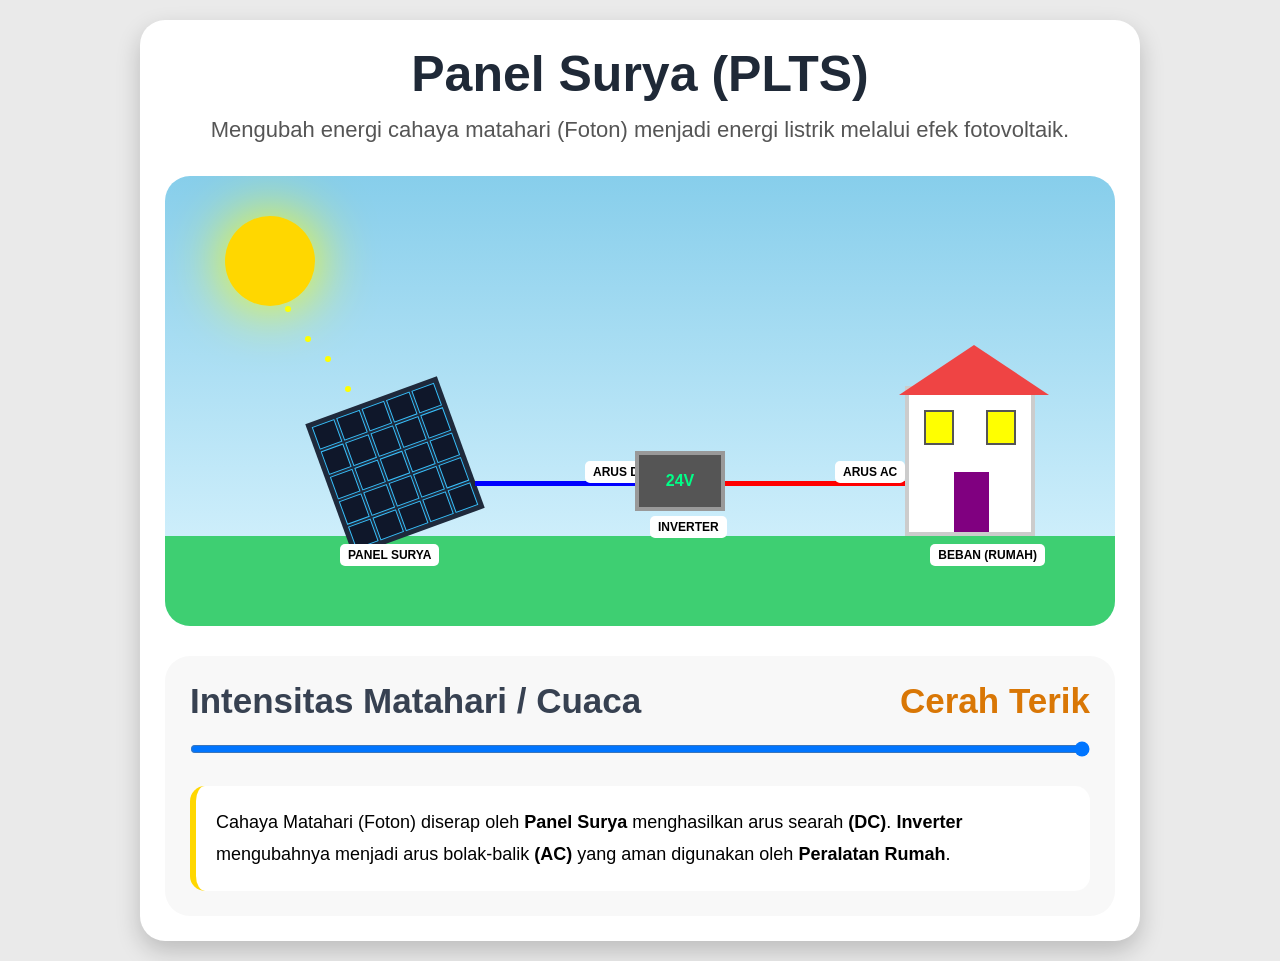
==== index.html @ ce17fcdc "first commit" ====
<!DOCTYPE html>
<html lang="id">
<head>
  <meta charset="UTF-8" />
  <meta name="viewport" content="width=device-width, initial-scale=1.0" />
  <title>Animasi Interaktif PLTS</title>

  <style>
    * {
      margin: 0;
      padding: 0;
      box-sizing: border-box;
      font-family: Arial, sans-serif;
    }

    body {
      background: #eaeaea;
      padding: 20px;
      display: flex;
      justify-content: center;
    }

    .container {
      width: 100%;
      max-width: 1000px;
      background: white;
      border-radius: 25px;
      padding: 25px;
      box-shadow: 0 10px 25px rgba(0,0,0,0.2);
    }

    h1 {
      text-align: center;
      font-size: 50px;
      color: #1f2937;
    }

    .subtitle {
      text-align: center;
      margin-top: 10px;
      font-size: 22px;
      color: #555;
      line-height: 1.5;
    }

    .scene {
      position: relative;
      margin-top: 30px;
      height: 450px;
      overflow: hidden;
      border-radius: 25px;
      background: linear-gradient(to bottom, #87ceeb, #cceeff);
      transition: 0.5s;
    }

    .ground {
      position: absolute;
      bottom: 0;
      width: 100%;
      height: 90px;
      background: #3ecf72;
    }

    .sun {
      position: absolute;
      width: 90px;
      height: 90px;
      background: gold;
      border-radius: 50%;
      top: 40px;
      left: 60px;
      box-shadow: 0 0 60px yellow;
      transition: 0.5s;
    }

    .cloud {
      position: absolute;
      width: 140px;
      height: 60px;
      background: #dcdcdc;
      border-radius: 50px;
      top: 40px;
      left: 40px;
      opacity: 0;
      transition: 0.5s;
    }

    .cloud::before,
    .cloud::after {
      content: "";
      position: absolute;
      background: #dcdcdc;
      border-radius: 50%;
    }

    .cloud::before {
      width: 60px;
      height: 60px;
      top: -25px;
      left: 15px;
    }

    .cloud::after {
      width: 80px;
      height: 80px;
      top: -35px;
      right: 10px;
    }

    .cloud2 {
      left: 240px;
      top: 55px;
    }

    .panel {
      position: absolute;
      bottom: 90px;
      left: 160px;
      width: 140px;
      height: 140px;
      background: #1e293b;
      transform: rotate(-20deg);
      display: grid;
      grid-template-columns: repeat(5, 1fr);
      gap: 2px;
      padding: 5px;
    }

    .panel div {
      border: 1px solid #38bdf8;
      background: #0f172a;
    }

    .label {
      position: absolute;
      background: white;
      padding: 4px 8px;
      border-radius: 5px;
      font-size: 12px;
      font-weight: bold;
    }

    .panel-label {
      left: 175px;
      bottom: 60px;
    }

    .wire-dc,
    .wire-ac {
      position: absolute;
      height: 5px;
      top: 305px;
      transition: 0.5s;
    }

    .wire-dc {
      left: 310px;
      background: blue;
      width: 180px;
    }

    .wire-ac {
      left: 560px;
      background: red;
      width: 180px;
    }

    .dc-label {
      left: 420px;
      top: 285px;
    }

    .ac-label {
      left: 670px;
      top: 285px;
    }

    .inverter {
      position: absolute;
      width: 90px;
      height: 60px;
      background: #555;
      border: 4px solid #999;
      top: 275px;
      left: 470px;
      color: #00ff88;
      display: flex;
      align-items: center;
      justify-content: center;
      font-weight: bold;
    }

    .inverter-label {
      left: 485px;
      top: 340px;
    }

    .house {
      position: absolute;
      right: 80px;
      bottom: 90px;
      width: 130px;
      height: 150px;
      background: white;
      border: 4px solid #ccc;
    }

    .roof {
      position: absolute;
      top: -45px;
      left: -10px;
      width: 0;
      height: 0;
      border-left: 75px solid transparent;
      border-right: 75px solid transparent;
      border-bottom: 50px solid #ef4444;
    }

    .window {
      position: absolute;
      width: 30px;
      height: 35px;
      border: 2px solid #555;
      background: yellow;
      top: 20px;
    }

    .window.left {
      left: 15px;
    }

    .window.right {
      right: 15px;
    }

    .door {
      position: absolute;
      width: 35px;
      height: 60px;
      background: purple;
      bottom: 0;
      left: 45px;
    }

    .house-label {
      right: 70px;
      bottom: 60px;
    }

    .photon {
      position: absolute;
      width: 6px;
      height: 6px;
      background: yellow;
      border-radius: 50%;
      animation: fall 2s infinite;
    }

    @keyframes fall {
      0% {
        transform: translateY(0);
        opacity: 1;
      }
      100% {
        transform: translateY(180px);
        opacity: 0;
      }
    }

    .controls {
      margin-top: 30px;
      background: #f8f8f8;
      padding: 25px;
      border-radius: 25px;
    }

    .status {
      display: flex;
      justify-content: space-between;
      align-items: center;
      flex-wrap: wrap;
      gap: 10px;
    }

    .status h2 {
      font-size: 35px;
      color: #374151;
    }

    .weather {
      font-size: 35px;
      font-weight: bold;
      color: #d97706;
    }

    input[type=range] {
      width: 100%;
      margin-top: 20px;
    }

    .info {
      margin-top: 25px;
      background: white;
      border-left: 6px solid gold;
      padding: 20px;
      border-radius: 15px;
      line-height: 1.8;
      font-size: 18px;
    }

    @media(max-width:768px){
      h1{
        font-size: 35px;
      }

      .scene{
        height: 500px;
      }

      .wire-dc{
        width: 120px;
      }

      .wire-ac{
        width: 120px;
      }
    }
  </style>
</head>
<body>

  <div class="container">
    <h1>Panel Surya (PLTS)</h1>

    <p class="subtitle">
      Mengubah energi cahaya matahari (Foton) menjadi energi listrik melalui efek fotovoltaik.
    </p>

    <div class="scene" id="scene">
      <div class="ground"></div>

      <div class="sun" id="sun"></div>

      <div class="cloud" id="cloud1"></div>
      <div class="cloud cloud2" id="cloud2"></div>

      <div class="photon" style="left:120px; top:130px"></div>
      <div class="photon" style="left:140px; top:160px; animation-delay:0.3s"></div>
      <div class="photon" style="left:160px; top:180px; animation-delay:0.6s"></div>
      <div class="photon" style="left:180px; top:210px; animation-delay:0.9s"></div>

      <div class="panel" id="panel"></div>

      <div class="label panel-label">PANEL SURYA</div>

      <div class="wire-dc" id="wireDc"></div>
      <div class="label dc-label">ARUS DC</div>

      <div class="inverter" id="inverter">24V</div>
      <div class="label inverter-label">INVERTER</div>

      <div class="wire-ac" id="wireAc"></div>
      <div class="label ac-label">ARUS AC</div>

      <div class="house">
        <div class="roof"></div>
        <div class="window left" id="window1"></div>
        <div class="window right" id="window2"></div>
        <div class="door"></div>
      </div>

      <div class="label house-label">BEBAN (RUMAH)</div>
    </div>

    <div class="controls">
      <div class="status">
        <h2>Intensitas Matahari / Cuaca</h2>
        <div class="weather" id="weatherText">Cerah Terik</div>
      </div>

      <input type="range" id="slider" min="0" max="100" value="100">

      <div class="info" id="infoText">
        Cahaya Matahari (Foton) diserap oleh <b>Panel Surya</b> menghasilkan arus searah <b>(DC)</b>. <b>Inverter</b> mengubahnya menjadi arus bolak-balik <b>(AC)</b> yang aman digunakan oleh <b>Peralatan Rumah</b>.
      </div>
    </div>
  </div>

  <script>
    const slider = document.getElementById('slider');
    const weatherText = document.getElementById('weatherText');
    const scene = document.getElementById('scene');
    const sun = document.getElementById('sun');
    const cloud1 = document.getElementById('cloud1');
    const cloud2 = document.getElementById('cloud2');
    const inverter = document.getElementById('inverter');
    const wireDc = document.getElementById('wireDc');
    const wireAc = document.getElementById('wireAc');
    const window1 = document.getElementById('window1');
    const window2 = document.getElementById('window2');

    for(let i=0;i<25;i++){
      const cell = document.createElement('div');
      document.getElementById('panel').appendChild(cell);
    }

    function updateScene(){
      const value = slider.value;

      if(value >= 80){
        weatherText.innerText = 'Cerah Terik';
        scene.style.background = 'linear-gradient(to bottom,#87ceeb,#dff6ff)';
        sun.style.opacity = 1;
        cloud1.style.opacity = 0;
        cloud2.style.opacity = 0;
        inverter.innerText = '24V';
        wireDc.style.width = '180px';
        wireAc.style.width = '180px';
        window1.style.background = 'yellow';
        window2.style.background = 'yellow';
      }
      else if(value >= 50){
        weatherText.innerText = 'Cerah Berawan';
        scene.style.background = 'linear-gradient(to bottom,#7fb3d5,#cfd9df)';
        sun.style.opacity = 0.8;
        cloud1.style.opacity = 0.5;
        cloud2.style.opacity = 0.5;
        inverter.innerText = '18V';
        wireDc.style.width = '140px';
        wireAc.style.width = '140px';
        window1.style.background = 'yellow';
        window2.style.background = 'yellow';
      }
      else if(value >= 15){
        weatherText.innerText = 'Mendung / Berawan';
        scene.style.background = 'linear-gradient(to bottom,#5c677d,#9aa5b1)';
        sun.style.opacity = 0.4;
        cloud1.style.opacity = 1;
        cloud2.style.opacity = 1;
        inverter.innerText = '8V';
        wireDc.style.width = '80px';
        wireAc.style.width = '80px';
        window1.style.background = '#374151';
        window2.style.background = '#374151';
      }
      else {
        weatherText.innerText = 'Malam Hari';
        scene.style.background = 'linear-gradient(to bottom,#0f172a,#334155)';
        sun.style.opacity = 0;
        cloud1.style.opacity = 0.8;
        cloud2.style.opacity = 0.8;
        inverter.innerText = '0V';
        wireDc.style.width = '20px';
        wireAc.style.width = '20px';
        window1.style.background = '#111827';
        window2.style.background = '#111827';
      }
    }

    slider.addEventListener('input', updateScene);

    updateScene();
  </script>

</body>
</html>
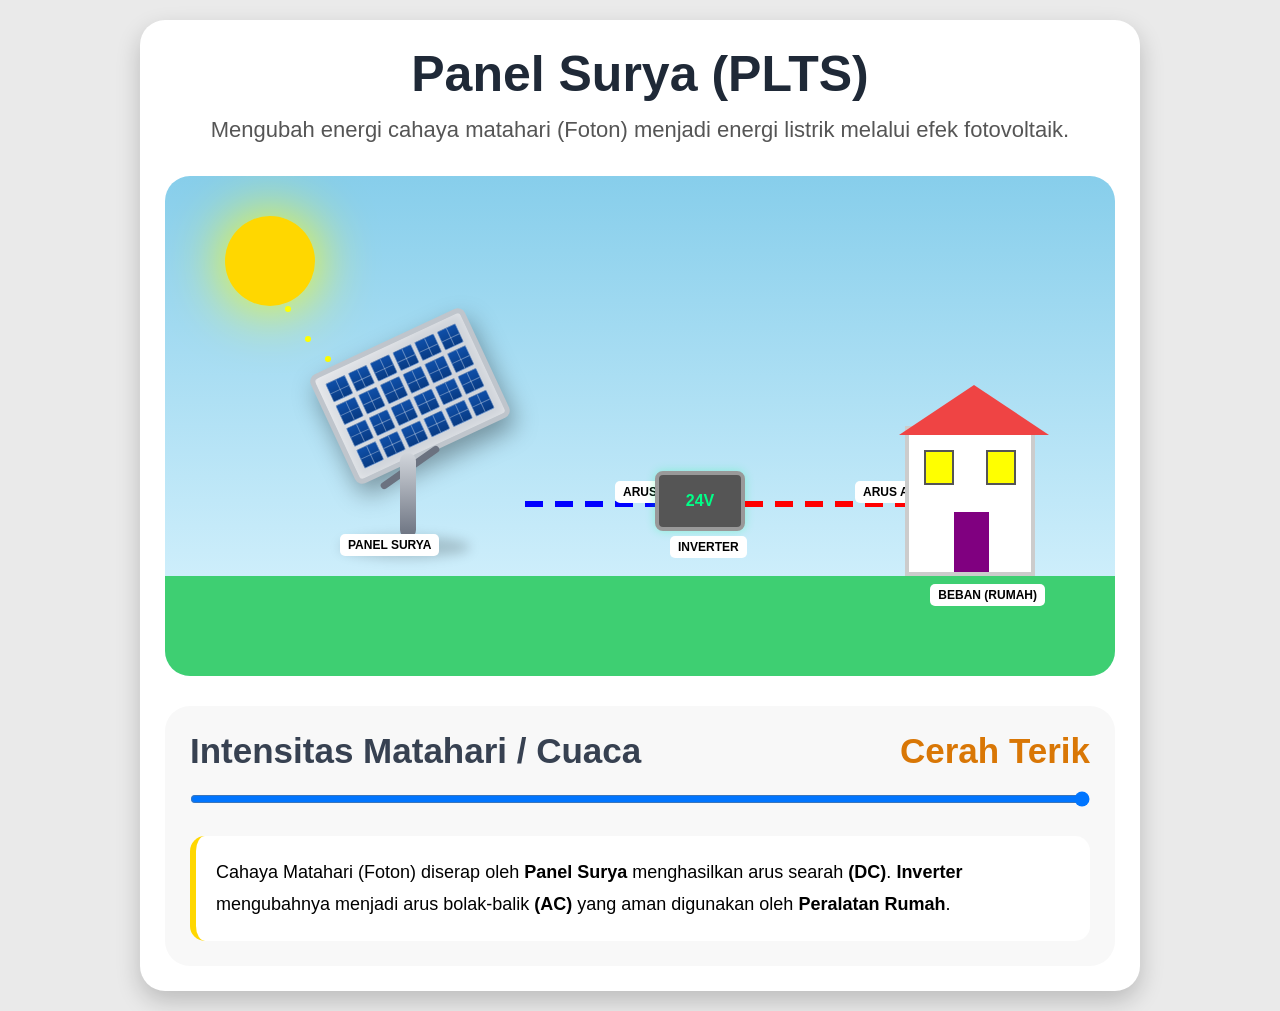
==== commit a2b1a101: "perubahan panel dan garis arus" ====
--- a/index.html
+++ b/index.html
@@ -1,466 +1,754 @@
 <!DOCTYPE html>
 <html lang="id">
 <head>
-  <meta charset="UTF-8" />
-  <meta name="viewport" content="width=device-width, initial-scale=1.0" />
-  <title>Animasi Interaktif PLTS</title>
-
-  <style>
-    * {
-      margin: 0;
-      padding: 0;
-      box-sizing: border-box;
-      font-family: Arial, sans-serif;
-    }
-
-    body {
-      background: #eaeaea;
-      padding: 20px;
-      display: flex;
-      justify-content: center;
-    }
-
-    .container {
-      width: 100%;
-      max-width: 1000px;
-      background: white;
-      border-radius: 25px;
-      padding: 25px;
-      box-shadow: 0 10px 25px rgba(0,0,0,0.2);
-    }
-
-    h1 {
-      text-align: center;
-      font-size: 50px;
-      color: #1f2937;
-    }
-
-    .subtitle {
-      text-align: center;
-      margin-top: 10px;
-      font-size: 22px;
-      color: #555;
-      line-height: 1.5;
-    }
-
-    .scene {
-      position: relative;
-      margin-top: 30px;
-      height: 450px;
-      overflow: hidden;
-      border-radius: 25px;
-      background: linear-gradient(to bottom, #87ceeb, #cceeff);
-      transition: 0.5s;
-    }
-
-    .ground {
-      position: absolute;
-      bottom: 0;
-      width: 100%;
-      height: 90px;
-      background: #3ecf72;
-    }
-
-    .sun {
-      position: absolute;
-      width: 90px;
-      height: 90px;
-      background: gold;
-      border-radius: 50%;
-      top: 40px;
-      left: 60px;
-      box-shadow: 0 0 60px yellow;
-      transition: 0.5s;
-    }
-
-    .cloud {
-      position: absolute;
-      width: 140px;
-      height: 60px;
-      background: #dcdcdc;
-      border-radius: 50px;
-      top: 40px;
-      left: 40px;
-      opacity: 0;
-      transition: 0.5s;
-    }
-
-    .cloud::before,
-    .cloud::after {
-      content: "";
-      position: absolute;
-      background: #dcdcdc;
-      border-radius: 50%;
-    }
-
-    .cloud::before {
-      width: 60px;
-      height: 60px;
-      top: -25px;
-      left: 15px;
-    }
-
-    .cloud::after {
-      width: 80px;
-      height: 80px;
-      top: -35px;
-      right: 10px;
-    }
-
-    .cloud2 {
-      left: 240px;
-      top: 55px;
-    }
-
-    .panel {
-      position: absolute;
-      bottom: 90px;
-      left: 160px;
-      width: 140px;
-      height: 140px;
-      background: #1e293b;
-      transform: rotate(-20deg);
-      display: grid;
-      grid-template-columns: repeat(5, 1fr);
-      gap: 2px;
-      padding: 5px;
-    }
-
-    .panel div {
-      border: 1px solid #38bdf8;
-      background: #0f172a;
-    }
-
-    .label {
-      position: absolute;
-      background: white;
-      padding: 4px 8px;
-      border-radius: 5px;
-      font-size: 12px;
-      font-weight: bold;
-    }
-
-    .panel-label {
-      left: 175px;
-      bottom: 60px;
-    }
-
-    .wire-dc,
-    .wire-ac {
-      position: absolute;
-      height: 5px;
-      top: 305px;
-      transition: 0.5s;
-    }
-
-    .wire-dc {
-      left: 310px;
-      background: blue;
-      width: 180px;
-    }
-
-    .wire-ac {
-      left: 560px;
-      background: red;
-      width: 180px;
-    }
-
-    .dc-label {
-      left: 420px;
-      top: 285px;
-    }
-
-    .ac-label {
-      left: 670px;
-      top: 285px;
-    }
-
-    .inverter {
-      position: absolute;
-      width: 90px;
-      height: 60px;
-      background: #555;
-      border: 4px solid #999;
-      top: 275px;
-      left: 470px;
-      color: #00ff88;
-      display: flex;
-      align-items: center;
-      justify-content: center;
-      font-weight: bold;
-    }
-
-    .inverter-label {
-      left: 485px;
-      top: 340px;
-    }
-
-    .house {
-      position: absolute;
-      right: 80px;
-      bottom: 90px;
-      width: 130px;
-      height: 150px;
-      background: white;
-      border: 4px solid #ccc;
-    }
-
-    .roof {
-      position: absolute;
-      top: -45px;
-      left: -10px;
-      width: 0;
-      height: 0;
-      border-left: 75px solid transparent;
-      border-right: 75px solid transparent;
-      border-bottom: 50px solid #ef4444;
-    }
-
-    .window {
-      position: absolute;
-      width: 30px;
-      height: 35px;
-      border: 2px solid #555;
-      background: yellow;
-      top: 20px;
-    }
-
-    .window.left {
-      left: 15px;
-    }
-
-    .window.right {
-      right: 15px;
-    }
-
-    .door {
-      position: absolute;
-      width: 35px;
-      height: 60px;
-      background: purple;
-      bottom: 0;
-      left: 45px;
-    }
-
-    .house-label {
-      right: 70px;
-      bottom: 60px;
-    }
-
-    .photon {
-      position: absolute;
-      width: 6px;
-      height: 6px;
-      background: yellow;
-      border-radius: 50%;
-      animation: fall 2s infinite;
-    }
-
-    @keyframes fall {
-      0% {
-        transform: translateY(0);
-        opacity: 1;
-      }
-      100% {
-        transform: translateY(180px);
-        opacity: 0;
-      }
-    }
-
-    .controls {
-      margin-top: 30px;
-      background: #f8f8f8;
-      padding: 25px;
-      border-radius: 25px;
-    }
-
-    .status {
-      display: flex;
-      justify-content: space-between;
-      align-items: center;
-      flex-wrap: wrap;
-      gap: 10px;
-    }
-
-    .status h2 {
-      font-size: 35px;
-      color: #374151;
-    }
-
-    .weather {
-      font-size: 35px;
-      font-weight: bold;
-      color: #d97706;
-    }
-
-    input[type=range] {
-      width: 100%;
-      margin-top: 20px;
-    }
-
-    .info {
-      margin-top: 25px;
-      background: white;
-      border-left: 6px solid gold;
-      padding: 20px;
-      border-radius: 15px;
-      line-height: 1.8;
-      font-size: 18px;
-    }
-
-    @media(max-width:768px){
-      h1{
-        font-size: 35px;
-      }
-
-      .scene{
-        height: 500px;
-      }
-
-      .wire-dc{
-        width: 120px;
-      }
-
-      .wire-ac{
-        width: 120px;
-      }
-    }
-  </style>
+<meta charset="UTF-8" />
+<meta name="viewport" content="width=device-width, initial-scale=1.0"/>
+<title>Animasi Interaktif PLTS</title>
+
+<style>
+
+*{
+  margin:0;
+  padding:0;
+  box-sizing:border-box;
+  font-family:Arial,sans-serif;
+}
+
+body{
+  background:#eaeaea;
+  padding:20px;
+  display:flex;
+  justify-content:center;
+}
+
+.container{
+  width:100%;
+  max-width:1000px;
+  background:white;
+  border-radius:25px;
+  padding:25px;
+  box-shadow:0 10px 25px rgba(0,0,0,0.2);
+}
+
+h1{
+  text-align:center;
+  font-size:50px;
+  color:#1f2937;
+}
+
+.subtitle{
+  text-align:center;
+  margin-top:10px;
+  font-size:22px;
+  color:#555;
+  line-height:1.5;
+}
+
+.scene{
+  position:relative;
+  margin-top:30px;
+  height:500px;
+  overflow:hidden;
+  border-radius:25px;
+  background:linear-gradient(to bottom,#87ceeb,#cceeff);
+  transition:0.5s;
+}
+
+.ground{
+  position:absolute;
+  bottom:0;
+  width:100%;
+  height:100px;
+  background:#3ecf72;
+}
+
+/* MATAHARI */
+
+.sun{
+  position:absolute;
+  width:90px;
+  height:90px;
+  background:gold;
+  border-radius:50%;
+  top:40px;
+  left:60px;
+  box-shadow:0 0 60px yellow;
+  transition:0.5s;
+}
+
+/* AWAN */
+
+.cloud{
+  position:absolute;
+  width:140px;
+  height:60px;
+  background:#dcdcdc;
+  border-radius:50px;
+  top:40px;
+  left:40px;
+  opacity:0;
+  transition:0.5s;
+}
+
+.cloud::before,
+.cloud::after{
+  content:"";
+  position:absolute;
+  background:#dcdcdc;
+  border-radius:50%;
+}
+
+.cloud::before{
+  width:60px;
+  height:60px;
+  top:-25px;
+  left:15px;
+}
+
+.cloud::after{
+  width:80px;
+  height:80px;
+  top:-35px;
+  right:10px;
+}
+
+.cloud2{
+  left:240px;
+  top:55px;
+}
+
+/* ========================= */
+/* PANEL SURYA REALISTIS */
+/* ========================= */
+
+.solar-structure{
+  position:absolute;
+  left:120px;
+  bottom:100px;
+  width:260px;
+  height:260px;
+}
+
+/* PANEL */
+
+.panel{
+  position:absolute;
+
+  width:170px;
+  height:120px;
+
+  top:20px;
+  left:40px;
+
+  transform:rotate(-25deg);
+
+  display:grid;
+  grid-template-columns:repeat(6,1fr);
+  grid-template-rows:repeat(4,1fr);
+
+  gap:3px;
+
+  padding:8px;
+
+  background:#d1d5db;
+
+  border:5px solid #bfc5cc;
+  border-radius:8px;
+
+  box-shadow:
+    0 12px 25px rgba(0,0,0,0.35),
+    inset 0 0 8px rgba(255,255,255,0.4);
+}
+
+/* REFLEKSI */
+
+.panel::before{
+  content:"";
+  position:absolute;
+  inset:0;
+
+  background:linear-gradient(
+    130deg,
+    rgba(255,255,255,0.35),
+    rgba(255,255,255,0.08) 40%,
+    transparent 45%
+  );
+
+  border-radius:5px;
+}
+
+/* SEL PANEL */
+
+.panel div{
+  background:linear-gradient(
+    to bottom,
+    #0f4fa8,
+    #083b84
+  );
+
+  border:1px solid rgba(255,255,255,0.45);
+
+  border-radius:2px;
+
+  position:relative;
+  overflow:hidden;
+}
+
+/* GARIS PANEL */
+
+.panel div::before{
+  content:"";
+  position:absolute;
+  width:100%;
+  height:1px;
+  background:rgba(255,255,255,0.35);
+  top:50%;
+}
+
+.panel div::after{
+  content:"";
+  position:absolute;
+  width:1px;
+  height:100%;
+  background:rgba(255,255,255,0.35);
+  left:50%;
+}
+
+/* TIANG TENGAH */
+
+.stand-left{
+  position:absolute;
+
+  width:16px;
+  height:85px;
+
+  background:linear-gradient(
+    to bottom,
+    #d1d5db,
+    #6b7280
+  );
+
+  left:115px;
+  bottom:38px;
+
+  border-radius:10px;
+}
+
+/* SEMBUNYIKAN TIANG KANAN */
+
+.stand-right{
+  display:none;
+}
+
+/* PENOPANG */
+
+.support{
+  position:absolute;
+
+  width:70px;
+  height:7px;
+
+  background:#6b7280;
+
+  left:90px;
+  bottom:105px;
+
+  transform:rotate(-35deg);
+
+  border-radius:10px;
+}
+
+/* DUDUKAN */
+
+.base{
+  position:absolute;
+
+  width:60px;
+  height:12px;
+
+  background:#9ca3af;
+
+  left:93px;
+  bottom:28px;
+
+  border-radius:20px;
+}
+
+/* BAYANGAN */
+
+.shadow{
+  position:absolute;
+
+  width:130px;
+  height:22px;
+
+  background:rgba(0,0,0,0.18);
+
+  bottom:18px;
+  left:55px;
+
+  border-radius:50%;
+
+  filter:blur(6px);
+}
+
+/* LABEL */
+
+.label{
+  position:absolute;
+  background:white;
+  padding:4px 8px;
+  border-radius:5px;
+  font-size:12px;
+  font-weight:bold;
+}
+
+.panel-label{
+  left:175px;
+  bottom:120px;
+}
+
+/* ========================= */
+/* KABEL LISTRIK */
+/* ========================= */
+
+.wire-dc,
+.wire-ac{
+  position:absolute;
+  height:6px;
+  top:325px;
+  transition:0.5s;
+  overflow:hidden;
+}
+
+.wire-dc{
+  left:360px;
+  width:180px;
+}
+
+.wire-ac{
+  left:580px;
+  width:180px;
+}
+
+.wire-dc::before,
+.wire-ac::before{
+  content:"";
+  position:absolute;
+  width:200%;
+  height:100%;
+  top:0;
+  left:-100%;
+}
+
+/* DC */
+
+.wire-dc::before{
+  background:repeating-linear-gradient(
+    90deg,
+    blue 0px,
+    blue 18px,
+    transparent 18px,
+    transparent 30px
+  );
+}
+
+/* AC */
+
+.wire-ac::before{
+  background:repeating-linear-gradient(
+    90deg,
+    red 0px,
+    red 18px,
+    transparent 18px,
+    transparent 30px
+  );
+}
+
+/* ANIMASI */
+
+.active::before{
+  animation:flowRight 0.4s linear infinite;
+}
+
+@keyframes flowRight{
+  from{
+    transform:translateX(0);
+  }
+
+  to{
+    transform:translateX(30px);
+  }
+}
+
+.dc-label{
+  left:450px;
+  top:305px;
+}
+
+.ac-label{
+  left:690px;
+  top:305px;
+}
+
+/* INVERTER */
+
+.inverter{
+  position:absolute;
+  width:90px;
+  height:60px;
+  background:#555;
+  border:4px solid #999;
+  top:295px;
+  left:490px;
+  color:#00ff88;
+  display:flex;
+  align-items:center;
+  justify-content:center;
+  font-weight:bold;
+  border-radius:8px;
+  box-shadow:0 0 10px rgba(0,255,136,0.3);
+}
+
+.inverter-label{
+  left:505px;
+  top:360px;
+}
+
+/* RUMAH */
+
+.house{
+  position:absolute;
+  right:80px;
+  bottom:100px;
+  width:130px;
+  height:150px;
+  background:white;
+  border:4px solid #ccc;
+}
+
+.roof{
+  position:absolute;
+  top:-45px;
+  left:-10px;
+  width:0;
+  height:0;
+  border-left:75px solid transparent;
+  border-right:75px solid transparent;
+  border-bottom:50px solid #ef4444;
+}
+
+.window{
+  position:absolute;
+  width:30px;
+  height:35px;
+  border:2px solid #555;
+  background:yellow;
+  top:20px;
+  transition:0.5s;
+}
+
+.window.left{
+  left:15px;
+}
+
+.window.right{
+  right:15px;
+}
+
+.door{
+  position:absolute;
+  width:35px;
+  height:60px;
+  background:purple;
+  bottom:0;
+  left:45px;
+}
+
+.house-label{
+  right:70px;
+  bottom:70px;
+}
+
+/* FOTON */
+
+.photon{
+  position:absolute;
+  width:6px;
+  height:6px;
+  background:yellow;
+  border-radius:50%;
+  animation:fall 2s infinite;
+}
+
+@keyframes fall{
+  0%{
+    transform:translateY(0);
+    opacity:1;
+  }
+
+  100%{
+    transform:translateY(180px);
+    opacity:0;
+  }
+}
+
+/* KONTROL */
+
+.controls{
+  margin-top:30px;
+  background:#f8f8f8;
+  padding:25px;
+  border-radius:25px;
+}
+
+.status{
+  display:flex;
+  justify-content:space-between;
+  align-items:center;
+  flex-wrap:wrap;
+  gap:10px;
+}
+
+.status h2{
+  font-size:35px;
+  color:#374151;
+}
+
+.weather{
+  font-size:35px;
+  font-weight:bold;
+  color:#d97706;
+}
+
+input[type=range]{
+  width:100%;
+  margin-top:20px;
+}
+
+.info{
+  margin-top:25px;
+  background:white;
+  border-left:6px solid gold;
+  padding:20px;
+  border-radius:15px;
+  line-height:1.8;
+  font-size:18px;
+}
+
+</style>
 </head>
+
 <body>
 
-  <div class="container">
-    <h1>Panel Surya (PLTS)</h1>
-
-    <p class="subtitle">
-      Mengubah energi cahaya matahari (Foton) menjadi energi listrik melalui efek fotovoltaik.
-    </p>
-
-    <div class="scene" id="scene">
-      <div class="ground"></div>
-
-      <div class="sun" id="sun"></div>
-
-      <div class="cloud" id="cloud1"></div>
-      <div class="cloud cloud2" id="cloud2"></div>
-
-      <div class="photon" style="left:120px; top:130px"></div>
-      <div class="photon" style="left:140px; top:160px; animation-delay:0.3s"></div>
-      <div class="photon" style="left:160px; top:180px; animation-delay:0.6s"></div>
-      <div class="photon" style="left:180px; top:210px; animation-delay:0.9s"></div>
-
-      <div class="panel" id="panel"></div>
-
-      <div class="label panel-label">PANEL SURYA</div>
-
-      <div class="wire-dc" id="wireDc"></div>
-      <div class="label dc-label">ARUS DC</div>
-
-      <div class="inverter" id="inverter">24V</div>
-      <div class="label inverter-label">INVERTER</div>
-
-      <div class="wire-ac" id="wireAc"></div>
-      <div class="label ac-label">ARUS AC</div>
-
-      <div class="house">
-        <div class="roof"></div>
-        <div class="window left" id="window1"></div>
-        <div class="window right" id="window2"></div>
-        <div class="door"></div>
-      </div>
-
-      <div class="label house-label">BEBAN (RUMAH)</div>
-    </div>
-
-    <div class="controls">
-      <div class="status">
-        <h2>Intensitas Matahari / Cuaca</h2>
-        <div class="weather" id="weatherText">Cerah Terik</div>
-      </div>
-
-      <input type="range" id="slider" min="0" max="100" value="100">
-
-      <div class="info" id="infoText">
-        Cahaya Matahari (Foton) diserap oleh <b>Panel Surya</b> menghasilkan arus searah <b>(DC)</b>. <b>Inverter</b> mengubahnya menjadi arus bolak-balik <b>(AC)</b> yang aman digunakan oleh <b>Peralatan Rumah</b>.
-      </div>
-    </div>
-  </div>
-
-  <script>
-    const slider = document.getElementById('slider');
-    const weatherText = document.getElementById('weatherText');
-    const scene = document.getElementById('scene');
-    const sun = document.getElementById('sun');
-    const cloud1 = document.getElementById('cloud1');
-    const cloud2 = document.getElementById('cloud2');
-    const inverter = document.getElementById('inverter');
-    const wireDc = document.getElementById('wireDc');
-    const wireAc = document.getElementById('wireAc');
-    const window1 = document.getElementById('window1');
-    const window2 = document.getElementById('window2');
-
-    for(let i=0;i<25;i++){
-      const cell = document.createElement('div');
-      document.getElementById('panel').appendChild(cell);
-    }
-
-    function updateScene(){
-      const value = slider.value;
-
-      if(value >= 80){
-        weatherText.innerText = 'Cerah Terik';
-        scene.style.background = 'linear-gradient(to bottom,#87ceeb,#dff6ff)';
-        sun.style.opacity = 1;
-        cloud1.style.opacity = 0;
-        cloud2.style.opacity = 0;
-        inverter.innerText = '24V';
-        wireDc.style.width = '180px';
-        wireAc.style.width = '180px';
-        window1.style.background = 'yellow';
-        window2.style.background = 'yellow';
-      }
-      else if(value >= 50){
-        weatherText.innerText = 'Cerah Berawan';
-        scene.style.background = 'linear-gradient(to bottom,#7fb3d5,#cfd9df)';
-        sun.style.opacity = 0.8;
-        cloud1.style.opacity = 0.5;
-        cloud2.style.opacity = 0.5;
-        inverter.innerText = '18V';
-        wireDc.style.width = '140px';
-        wireAc.style.width = '140px';
-        window1.style.background = 'yellow';
-        window2.style.background = 'yellow';
-      }
-      else if(value >= 15){
-        weatherText.innerText = 'Mendung / Berawan';
-        scene.style.background = 'linear-gradient(to bottom,#5c677d,#9aa5b1)';
-        sun.style.opacity = 0.4;
-        cloud1.style.opacity = 1;
-        cloud2.style.opacity = 1;
-        inverter.innerText = '8V';
-        wireDc.style.width = '80px';
-        wireAc.style.width = '80px';
-        window1.style.background = '#374151';
-        window2.style.background = '#374151';
-      }
-      else {
-        weatherText.innerText = 'Malam Hari';
-        scene.style.background = 'linear-gradient(to bottom,#0f172a,#334155)';
-        sun.style.opacity = 0;
-        cloud1.style.opacity = 0.8;
-        cloud2.style.opacity = 0.8;
-        inverter.innerText = '0V';
-        wireDc.style.width = '20px';
-        wireAc.style.width = '20px';
-        window1.style.background = '#111827';
-        window2.style.background = '#111827';
-      }
-    }
-
-    slider.addEventListener('input', updateScene);
-
-    updateScene();
-  </script>
+<div class="container">
+
+<h1>Panel Surya (PLTS)</h1>
+
+<p class="subtitle">
+Mengubah energi cahaya matahari (Foton)
+menjadi energi listrik melalui efek fotovoltaik.
+</p>
+
+<div class="scene" id="scene">
+
+<div class="ground"></div>
+
+<div class="sun" id="sun"></div>
+
+<div class="cloud" id="cloud1"></div>
+<div class="cloud cloud2" id="cloud2"></div>
+
+<div class="photon" style="left:120px; top:130px"></div>
+<div class="photon" style="left:140px; top:160px; animation-delay:0.3s"></div>
+<div class="photon" style="left:160px; top:180px; animation-delay:0.6s"></div>
+<div class="photon" style="left:180px; top:210px; animation-delay:0.9s"></div>
+
+<!-- PANEL SURYA -->
+
+<div class="solar-structure">
+
+  <div class="shadow"></div>
+
+  <div class="panel" id="panel"></div>
+
+  <div class="support"></div>
+
+  <div class="stand-left"></div>
+  <div class="stand-right"></div>
+
+  <div class="base"></div>
+
+</div>
+
+<div class="label panel-label">PANEL SURYA</div>
+
+<!-- KABEL -->
+
+<div class="wire-dc active" id="wireDc"></div>
+<div class="label dc-label">ARUS DC</div>
+
+<!-- INVERTER -->
+
+<div class="inverter" id="inverter">24V</div>
+<div class="label inverter-label">INVERTER</div>
+
+<!-- AC -->
+
+<div class="wire-ac active" id="wireAc"></div>
+<div class="label ac-label">ARUS AC</div>
+
+<!-- RUMAH -->
+
+<div class="house">
+  <div class="roof"></div>
+  <div class="window left" id="window1"></div>
+  <div class="window right" id="window2"></div>
+  <div class="door"></div>
+</div>
+
+<div class="label house-label">BEBAN (RUMAH)</div>
+
+</div>
+
+<!-- KONTROL -->
+
+<div class="controls">
+
+<div class="status">
+  <h2>Intensitas Matahari / Cuaca</h2>
+  <div class="weather" id="weatherText">Cerah Terik</div>
+</div>
+
+<input type="range" id="slider" min="0" max="100" value="100">
+
+<div class="info">
+Cahaya Matahari (Foton) diserap oleh
+<b>Panel Surya</b> menghasilkan arus searah <b>(DC)</b>.
+<b>Inverter</b> mengubahnya menjadi arus bolak-balik
+<b>(AC)</b> yang aman digunakan oleh <b>Peralatan Rumah</b>.
+</div>
+
+</div>
+</div>
+
+<script>
+
+const slider = document.getElementById('slider');
+const weatherText = document.getElementById('weatherText');
+const scene = document.getElementById('scene');
+const sun = document.getElementById('sun');
+const cloud1 = document.getElementById('cloud1');
+const cloud2 = document.getElementById('cloud2');
+const inverter = document.getElementById('inverter');
+const wireDc = document.getElementById('wireDc');
+const wireAc = document.getElementById('wireAc');
+const window1 = document.getElementById('window1');
+const window2 = document.getElementById('window2');
+
+/* MEMBUAT SEL PANEL */
+
+for(let i=0;i<24;i++){
+
+  const cell = document.createElement('div');
+
+  document.getElementById('panel').appendChild(cell);
+}
+
+function updateScene(){
+
+  const value = slider.value;
+
+  if(value >= 80){
+
+    weatherText.innerText = 'Cerah Terik';
+
+    scene.style.background =
+      'linear-gradient(to bottom,#87ceeb,#dff6ff)';
+
+    sun.style.opacity = 1;
+
+    cloud1.style.opacity = 0;
+    cloud2.style.opacity = 0;
+
+    inverter.innerText = '24V';
+
+    wireDc.style.width = '180px';
+    wireAc.style.width = '180px';
+
+    window1.style.background = 'yellow';
+    window2.style.background = 'yellow';
+  }
+
+  else if(value >= 50){
+
+    weatherText.innerText = 'Cerah Berawan';
+
+    scene.style.background =
+      'linear-gradient(to bottom,#7fb3d5,#cfd9df)';
+
+    sun.style.opacity = 0.8;
+
+    cloud1.style.opacity = 0.5;
+    cloud2.style.opacity = 0.5;
+
+    inverter.innerText = '18V';
+
+    wireDc.style.width = '140px';
+    wireAc.style.width = '140px';
+
+    window1.style.background = 'yellow';
+    window2.style.background = 'yellow';
+  }
+
+  else if(value >= 15){
+
+    weatherText.innerText = 'Mendung / Berawan';
+
+    scene.style.background =
+      'linear-gradient(to bottom,#5c677d,#9aa5b1)';
+
+    sun.style.opacity = 0.4;
+
+    cloud1.style.opacity = 1;
+    cloud2.style.opacity = 1;
+
+    inverter.innerText = '8V';
+
+    wireDc.style.width = '80px';
+    wireAc.style.width = '80px';
+
+    window1.style.background = '#374151';
+    window2.style.background = '#374151';
+  }
+
+  else{
+
+    weatherText.innerText = 'Malam Hari';
+
+    scene.style.background =
+      'linear-gradient(to bottom,#0f172a,#334155)';
+
+    sun.style.opacity = 0;
+
+    cloud1.style.opacity = 0.8;
+    cloud2.style.opacity = 0.8;
+
+    inverter.innerText = '0V';
+
+    wireDc.style.width = '20px';
+    wireAc.style.width = '20px';
+
+    window1.style.background = '#111827';
+    window2.style.background = '#111827';
+  }
+}
+
+slider.addEventListener('input', updateScene);
+
+updateScene();
+
+</script>
 
 </body>
 </html>
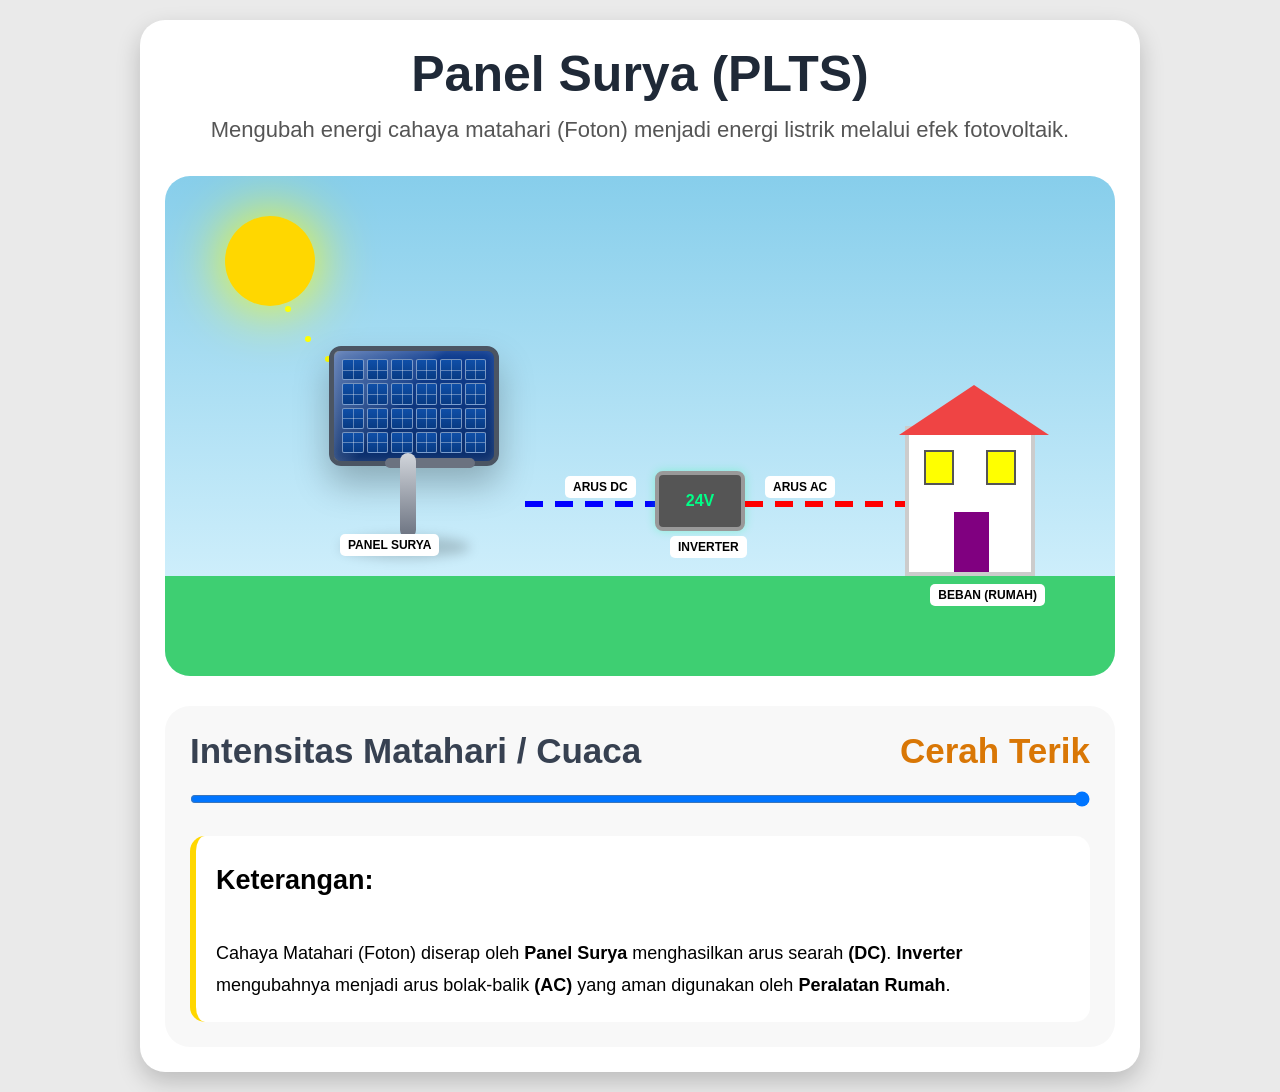
==== commit 3f293ec6: "rename" ====
--- a/index.html
+++ b/index.html
@@ -1,754 +1,150 @@
 <!DOCTYPE html>
 <html lang="id">
 <head>
-<meta charset="UTF-8" />
-<meta name="viewport" content="width=device-width, initial-scale=1.0"/>
-<title>Animasi Interaktif PLTS</title>
+  <meta charset="UTF-8" />
+  <meta name="viewport" content="width=device-width, initial-scale=1.0" />
+  <title>Animasi Interaktif PLTS - Versi Baru</title>
+  <link rel="stylesheet" href="style.css" />
+</head>
+<body>
+  <div class="container">
+    <h1>Panel Surya (PLTS)</h1>
+    <p class="subtitle">
+      Mengubah energi cahaya matahari (Foton)
+      menjadi energi listrik melalui efek fotovoltaik.
+    </p>
 
-<style>
+    <div class="scene" id="scene">
+      <div class="ground"></div>
+      <div class="sun" id="sun"></div>
+      <div class="cloud" id="cloud1"></div>
+      <div class="cloud cloud2" id="cloud2"></div>
 
-*{
-  margin:0;
-  padding:0;
-  box-sizing:border-box;
-  font-family:Arial,sans-serif;
-}
+      <div class="photon" style="left:120px; top:130px"></div>
+      <div class="photon" style="left:140px; top:160px; animation-delay:0.3s"></div>
+      <div class="photon" style="left:160px; top:180px; animation-delay:0.6s"></div>
+      <div class="photon" style="left:180px; top:210px; animation-delay:0.9s"></div>
 
-body{
-  background:#eaeaea;
-  padding:20px;
-  display:flex;
-  justify-content:center;
-}
+      <div class="solar-structure">
+        <div class="shadow"></div>
+        <div class="panel" id="panel"></div>
+        <div class="support"></div>
+        <div class="stand-left"></div>
+        <div class="stand-right"></div>
+        <div class="base"></div>
+      </div>
 
-.container{
-  width:100%;
-  max-width:1000px;
-  background:white;
-  border-radius:25px;
-  padding:25px;
-  box-shadow:0 10px 25px rgba(0,0,0,0.2);
-}
+      <div class="label panel-label">PANEL SURYA</div>
+      <div class="wire-dc active" id="wireDc"></div>
+      <div class="label dc-label">ARUS DC</div>
+      <div class="inverter" id="inverter">24V</div>
+      <div class="label inverter-label">INVERTER</div>
+      <div class="wire-ac active" id="wireAc"></div>
+      <div class="label ac-label">ARUS AC</div>
 
-h1{
-  text-align:center;
-  font-size:50px;
-  color:#1f2937;
-}
+      <div class="house">
+        <div class="roof"></div>
+        <div class="window left" id="window1"></div>
+        <div class="window right" id="window2"></div>
+        <div class="door"></div>
+      </div>
+      <div class="label house-label">BEBAN (RUMAH)</div>
+    </div>
 
-.subtitle{
-  text-align:center;
-  margin-top:10px;
-  font-size:22px;
-  color:#555;
-  line-height:1.5;
-}
+    <div class="controls">
+      <div class="status">
+        <h2>Intensitas Matahari / Cuaca</h2>
+        <div class="weather" id="weatherText">Cerah Terik</div>
+      </div>
+      <input type="range" id="slider" min="0" max="100" value="100" />
+      <div class="info">
+        <h2>Keterangan: </h2> <br/>
+        Cahaya Matahari (Foton) diserap oleh
+        <b>Panel Surya</b> menghasilkan arus searah <b>(DC)</b>.
+        <b>Inverter</b> mengubahnya menjadi arus bolak-balik
+        <b>(AC)</b> yang aman digunakan oleh <b>Peralatan Rumah</b>.
+      </div>
+    </div>
+  </div>
 
-.scene{
-  position:relative;
-  margin-top:30px;
-  height:500px;
-  overflow:hidden;
-  border-radius:25px;
-  background:linear-gradient(to bottom,#87ceeb,#cceeff);
-  transition:0.5s;
-}
+  <script>
+    const slider = document.getElementById('slider');
+    const weatherText = document.getElementById('weatherText');
+    const scene = document.getElementById('scene');
+    const sun = document.getElementById('sun');
+    const cloud1 = document.getElementById('cloud1');
+    const cloud2 = document.getElementById('cloud2');
+    const inverter = document.getElementById('inverter');
+    const wireDc = document.getElementById('wireDc');
+    const wireAc = document.getElementById('wireAc');
+    const window1 = document.getElementById('window1');
+    const window2 = document.getElementById('window2');
 
-.ground{
-  position:absolute;
-  bottom:0;
-  width:100%;
-  height:100px;
-  background:#3ecf72;
-}
+    for (let i = 0; i < 24; i++) {
+      const cell = document.createElement('div');
+      document.getElementById('panel').appendChild(cell);
+    }
 
-/* MATAHARI */
+    function updateScene() {
+      const value = slider.value;
 
-.sun{
-  position:absolute;
-  width:90px;
-  height:90px;
-  background:gold;
-  border-radius:50%;
-  top:40px;
-  left:60px;
-  box-shadow:0 0 60px yellow;
-  transition:0.5s;
-}
+      if (value >= 80) {
+        weatherText.innerText = 'Cerah Terik';
+        scene.style.background = 'linear-gradient(to bottom,#87ceeb,#dff6ff)';
+        sun.style.opacity = 1;
+        cloud1.style.opacity = 0;
+        cloud2.style.opacity = 0;
+        inverter.innerText = '24V';
+        wireDc.style.width = '180px';
+        wireAc.style.width = '180px';
+        wireDc.style.setProperty('--wire-speed', '0.1s');
+        wireAc.style.setProperty('--wire-speed', '0.1s');
+        window1.style.background = 'yellow';
+        window2.style.background = 'yellow';
+      } else if (value >= 50) {
+        weatherText.innerText = 'Cerah Berawan';
+        scene.style.background = 'linear-gradient(to bottom,#7fb3d5,#cfd9df)';
+        sun.style.opacity = 1;
+        cloud1.style.opacity = 0.5;
+        cloud2.style.opacity = 0.5;
+        inverter.innerText = '18V';
+        wireDc.style.width = '140px';
+        wireAc.style.width = '140px';
+        wireDc.style.setProperty('--wire-speed', '0.3s');
+        wireAc.style.setProperty('--wire-speed', '0.3s');
+        window1.style.background = 'yellow';
+        window2.style.background = 'yellow';
+      } else if (value >= 15) {
+        weatherText.innerText = 'Mendung / Berawan';
+        scene.style.background = 'linear-gradient(to bottom,#5c677d,#9aa5b1)';
+        sun.style.opacity = 0.4;
+        cloud1.style.opacity = 1;
+        cloud2.style.opacity = 1;
+        inverter.innerText = '8V';
+        wireDc.style.width = '180px';
+        wireAc.style.width = '180px';
+        wireDc.style.setProperty('--wire-speed', '0.5s');
+        wireAc.style.setProperty('--wire-speed', '0.5s');
+        window1.style.background = '#374151';
+        window2.style.background = '#374151';
+      } else {
+        weatherText.innerText = 'Malam Hari';
+        scene.style.background = 'linear-gradient(to bottom,#0f172a,#334155)';
+        sun.style.opacity = 0;
+        cloud1.style.opacity = 0.8;
+        cloud2.style.opacity = 0.8;
+        inverter.innerText = '0V';
+        wireDc.style.width = '180px';
+        wireAc.style.width = '180px';
+        wireDc.style.setProperty('--wire-speed', '0.9s');
+        wireAc.style.setProperty('--wire-speed', '0.9s');
+        window1.style.background = '#111827';
+        window2.style.background = '#111827';
+      }
+    }
 
-/* AWAN */
-
-.cloud{
-  position:absolute;
-  width:140px;
-  height:60px;
-  background:#dcdcdc;
-  border-radius:50px;
-  top:40px;
-  left:40px;
-  opacity:0;
-  transition:0.5s;
-}
-
-.cloud::before,
-.cloud::after{
-  content:"";
-  position:absolute;
-  background:#dcdcdc;
-  border-radius:50%;
-}
-
-.cloud::before{
-  width:60px;
-  height:60px;
-  top:-25px;
-  left:15px;
-}
-
-.cloud::after{
-  width:80px;
-  height:80px;
-  top:-35px;
-  right:10px;
-}
-
-.cloud2{
-  left:240px;
-  top:55px;
-}
-
-/* ========================= */
-/* PANEL SURYA REALISTIS */
-/* ========================= */
-
-.solar-structure{
-  position:absolute;
-  left:120px;
-  bottom:100px;
-  width:260px;
-  height:260px;
-}
-
-/* PANEL */
-
-.panel{
-  position:absolute;
-
-  width:170px;
-  height:120px;
-
-  top:20px;
-  left:40px;
-
-  transform:rotate(-25deg);
-
-  display:grid;
-  grid-template-columns:repeat(6,1fr);
-  grid-template-rows:repeat(4,1fr);
-
-  gap:3px;
-
-  padding:8px;
-
-  background:#d1d5db;
-
-  border:5px solid #bfc5cc;
-  border-radius:8px;
-
-  box-shadow:
-    0 12px 25px rgba(0,0,0,0.35),
-    inset 0 0 8px rgba(255,255,255,0.4);
-}
-
-/* REFLEKSI */
-
-.panel::before{
-  content:"";
-  position:absolute;
-  inset:0;
-
-  background:linear-gradient(
-    130deg,
-    rgba(255,255,255,0.35),
-    rgba(255,255,255,0.08) 40%,
-    transparent 45%
-  );
-
-  border-radius:5px;
-}
-
-/* SEL PANEL */
-
-.panel div{
-  background:linear-gradient(
-    to bottom,
-    #0f4fa8,
-    #083b84
-  );
-
-  border:1px solid rgba(255,255,255,0.45);
-
-  border-radius:2px;
-
-  position:relative;
-  overflow:hidden;
-}
-
-/* GARIS PANEL */
-
-.panel div::before{
-  content:"";
-  position:absolute;
-  width:100%;
-  height:1px;
-  background:rgba(255,255,255,0.35);
-  top:50%;
-}
-
-.panel div::after{
-  content:"";
-  position:absolute;
-  width:1px;
-  height:100%;
-  background:rgba(255,255,255,0.35);
-  left:50%;
-}
-
-/* TIANG TENGAH */
-
-.stand-left{
-  position:absolute;
-
-  width:16px;
-  height:85px;
-
-  background:linear-gradient(
-    to bottom,
-    #d1d5db,
-    #6b7280
-  );
-
-  left:115px;
-  bottom:38px;
-
-  border-radius:10px;
-}
-
-/* SEMBUNYIKAN TIANG KANAN */
-
-.stand-right{
-  display:none;
-}
-
-/* PENOPANG */
-
-.support{
-  position:absolute;
-
-  width:70px;
-  height:7px;
-
-  background:#6b7280;
-
-  left:90px;
-  bottom:105px;
-
-  transform:rotate(-35deg);
-
-  border-radius:10px;
-}
-
-/* DUDUKAN */
-
-.base{
-  position:absolute;
-
-  width:60px;
-  height:12px;
-
-  background:#9ca3af;
-
-  left:93px;
-  bottom:28px;
-
-  border-radius:20px;
-}
-
-/* BAYANGAN */
-
-.shadow{
-  position:absolute;
-
-  width:130px;
-  height:22px;
-
-  background:rgba(0,0,0,0.18);
-
-  bottom:18px;
-  left:55px;
-
-  border-radius:50%;
-
-  filter:blur(6px);
-}
-
-/* LABEL */
-
-.label{
-  position:absolute;
-  background:white;
-  padding:4px 8px;
-  border-radius:5px;
-  font-size:12px;
-  font-weight:bold;
-}
-
-.panel-label{
-  left:175px;
-  bottom:120px;
-}
-
-/* ========================= */
-/* KABEL LISTRIK */
-/* ========================= */
-
-.wire-dc,
-.wire-ac{
-  position:absolute;
-  height:6px;
-  top:325px;
-  transition:0.5s;
-  overflow:hidden;
-}
-
-.wire-dc{
-  left:360px;
-  width:180px;
-}
-
-.wire-ac{
-  left:580px;
-  width:180px;
-}
-
-.wire-dc::before,
-.wire-ac::before{
-  content:"";
-  position:absolute;
-  width:200%;
-  height:100%;
-  top:0;
-  left:-100%;
-}
-
-/* DC */
-
-.wire-dc::before{
-  background:repeating-linear-gradient(
-    90deg,
-    blue 0px,
-    blue 18px,
-    transparent 18px,
-    transparent 30px
-  );
-}
-
-/* AC */
-
-.wire-ac::before{
-  background:repeating-linear-gradient(
-    90deg,
-    red 0px,
-    red 18px,
-    transparent 18px,
-    transparent 30px
-  );
-}
-
-/* ANIMASI */
-
-.active::before{
-  animation:flowRight 0.4s linear infinite;
-}
-
-@keyframes flowRight{
-  from{
-    transform:translateX(0);
-  }
-
-  to{
-    transform:translateX(30px);
-  }
-}
-
-.dc-label{
-  left:450px;
-  top:305px;
-}
-
-.ac-label{
-  left:690px;
-  top:305px;
-}
-
-/* INVERTER */
-
-.inverter{
-  position:absolute;
-  width:90px;
-  height:60px;
-  background:#555;
-  border:4px solid #999;
-  top:295px;
-  left:490px;
-  color:#00ff88;
-  display:flex;
-  align-items:center;
-  justify-content:center;
-  font-weight:bold;
-  border-radius:8px;
-  box-shadow:0 0 10px rgba(0,255,136,0.3);
-}
-
-.inverter-label{
-  left:505px;
-  top:360px;
-}
-
-/* RUMAH */
-
-.house{
-  position:absolute;
-  right:80px;
-  bottom:100px;
-  width:130px;
-  height:150px;
-  background:white;
-  border:4px solid #ccc;
-}
-
-.roof{
-  position:absolute;
-  top:-45px;
-  left:-10px;
-  width:0;
-  height:0;
-  border-left:75px solid transparent;
-  border-right:75px solid transparent;
-  border-bottom:50px solid #ef4444;
-}
-
-.window{
-  position:absolute;
-  width:30px;
-  height:35px;
-  border:2px solid #555;
-  background:yellow;
-  top:20px;
-  transition:0.5s;
-}
-
-.window.left{
-  left:15px;
-}
-
-.window.right{
-  right:15px;
-}
-
-.door{
-  position:absolute;
-  width:35px;
-  height:60px;
-  background:purple;
-  bottom:0;
-  left:45px;
-}
-
-.house-label{
-  right:70px;
-  bottom:70px;
-}
-
-/* FOTON */
-
-.photon{
-  position:absolute;
-  width:6px;
-  height:6px;
-  background:yellow;
-  border-radius:50%;
-  animation:fall 2s infinite;
-}
-
-@keyframes fall{
-  0%{
-    transform:translateY(0);
-    opacity:1;
-  }
-
-  100%{
-    transform:translateY(180px);
-    opacity:0;
-  }
-}
-
-/* KONTROL */
-
-.controls{
-  margin-top:30px;
-  background:#f8f8f8;
-  padding:25px;
-  border-radius:25px;
-}
-
-.status{
-  display:flex;
-  justify-content:space-between;
-  align-items:center;
-  flex-wrap:wrap;
-  gap:10px;
-}
-
-.status h2{
-  font-size:35px;
-  color:#374151;
-}
-
-.weather{
-  font-size:35px;
-  font-weight:bold;
-  color:#d97706;
-}
-
-input[type=range]{
-  width:100%;
-  margin-top:20px;
-}
-
-.info{
-  margin-top:25px;
-  background:white;
-  border-left:6px solid gold;
-  padding:20px;
-  border-radius:15px;
-  line-height:1.8;
-  font-size:18px;
-}
-
-</style>
-</head>
-
-<body>
-
-<div class="container">
-
-<h1>Panel Surya (PLTS)</h1>
-
-<p class="subtitle">
-Mengubah energi cahaya matahari (Foton)
-menjadi energi listrik melalui efek fotovoltaik.
-</p>
-
-<div class="scene" id="scene">
-
-<div class="ground"></div>
-
-<div class="sun" id="sun"></div>
-
-<div class="cloud" id="cloud1"></div>
-<div class="cloud cloud2" id="cloud2"></div>
-
-<div class="photon" style="left:120px; top:130px"></div>
-<div class="photon" style="left:140px; top:160px; animation-delay:0.3s"></div>
-<div class="photon" style="left:160px; top:180px; animation-delay:0.6s"></div>
-<div class="photon" style="left:180px; top:210px; animation-delay:0.9s"></div>
-
-<!-- PANEL SURYA -->
-
-<div class="solar-structure">
-
-  <div class="shadow"></div>
-
-  <div class="panel" id="panel"></div>
-
-  <div class="support"></div>
-
-  <div class="stand-left"></div>
-  <div class="stand-right"></div>
-
-  <div class="base"></div>
-
-</div>
-
-<div class="label panel-label">PANEL SURYA</div>
-
-<!-- KABEL -->
-
-<div class="wire-dc active" id="wireDc"></div>
-<div class="label dc-label">ARUS DC</div>
-
-<!-- INVERTER -->
-
-<div class="inverter" id="inverter">24V</div>
-<div class="label inverter-label">INVERTER</div>
-
-<!-- AC -->
-
-<div class="wire-ac active" id="wireAc"></div>
-<div class="label ac-label">ARUS AC</div>
-
-<!-- RUMAH -->
-
-<div class="house">
-  <div class="roof"></div>
-  <div class="window left" id="window1"></div>
-  <div class="window right" id="window2"></div>
-  <div class="door"></div>
-</div>
-
-<div class="label house-label">BEBAN (RUMAH)</div>
-
-</div>
-
-<!-- KONTROL -->
-
-<div class="controls">
-
-<div class="status">
-  <h2>Intensitas Matahari / Cuaca</h2>
-  <div class="weather" id="weatherText">Cerah Terik</div>
-</div>
-
-<input type="range" id="slider" min="0" max="100" value="100">
-
-<div class="info">
-Cahaya Matahari (Foton) diserap oleh
-<b>Panel Surya</b> menghasilkan arus searah <b>(DC)</b>.
-<b>Inverter</b> mengubahnya menjadi arus bolak-balik
-<b>(AC)</b> yang aman digunakan oleh <b>Peralatan Rumah</b>.
-</div>
-
-</div>
-</div>
-
-<script>
-
-const slider = document.getElementById('slider');
-const weatherText = document.getElementById('weatherText');
-const scene = document.getElementById('scene');
-const sun = document.getElementById('sun');
-const cloud1 = document.getElementById('cloud1');
-const cloud2 = document.getElementById('cloud2');
-const inverter = document.getElementById('inverter');
-const wireDc = document.getElementById('wireDc');
-const wireAc = document.getElementById('wireAc');
-const window1 = document.getElementById('window1');
-const window2 = document.getElementById('window2');
-
-/* MEMBUAT SEL PANEL */
-
-for(let i=0;i<24;i++){
-
-  const cell = document.createElement('div');
-
-  document.getElementById('panel').appendChild(cell);
-}
-
-function updateScene(){
-
-  const value = slider.value;
-
-  if(value >= 80){
-
-    weatherText.innerText = 'Cerah Terik';
-
-    scene.style.background =
-      'linear-gradient(to bottom,#87ceeb,#dff6ff)';
-
-    sun.style.opacity = 1;
-
-    cloud1.style.opacity = 0;
-    cloud2.style.opacity = 0;
-
-    inverter.innerText = '24V';
-
-    wireDc.style.width = '180px';
-    wireAc.style.width = '180px';
-
-    window1.style.background = 'yellow';
-    window2.style.background = 'yellow';
-  }
-
-  else if(value >= 50){
-
-    weatherText.innerText = 'Cerah Berawan';
-
-    scene.style.background =
-      'linear-gradient(to bottom,#7fb3d5,#cfd9df)';
-
-    sun.style.opacity = 0.8;
-
-    cloud1.style.opacity = 0.5;
-    cloud2.style.opacity = 0.5;
-
-    inverter.innerText = '18V';
-
-    wireDc.style.width = '140px';
-    wireAc.style.width = '140px';
-
-    window1.style.background = 'yellow';
-    window2.style.background = 'yellow';
-  }
-
-  else if(value >= 15){
-
-    weatherText.innerText = 'Mendung / Berawan';
-
-    scene.style.background =
-      'linear-gradient(to bottom,#5c677d,#9aa5b1)';
-
-    sun.style.opacity = 0.4;
-
-    cloud1.style.opacity = 1;
-    cloud2.style.opacity = 1;
-
-    inverter.innerText = '8V';
-
-    wireDc.style.width = '80px';
-    wireAc.style.width = '80px';
-
-    window1.style.background = '#374151';
-    window2.style.background = '#374151';
-  }
-
-  else{
-
-    weatherText.innerText = 'Malam Hari';
-
-    scene.style.background =
-      'linear-gradient(to bottom,#0f172a,#334155)';
-
-    sun.style.opacity = 0;
-
-    cloud1.style.opacity = 0.8;
-    cloud2.style.opacity = 0.8;
-
-    inverter.innerText = '0V';
-
-    wireDc.style.width = '20px';
-    wireAc.style.width = '20px';
-
-    window1.style.background = '#111827';
-    window2.style.background = '#111827';
-  }
-}
-
-slider.addEventListener('input', updateScene);
-
-updateScene();
-
-</script>
-
+    slider.addEventListener('input', updateScene);
+    updateScene();
+  </script>
 </body>
-</html>+</html>
--- a/style.css
+++ b/style.css
@@ -0,0 +1,448 @@
+*{
+  margin:0;
+  padding:0;
+  box-sizing:border-box;
+  font-family:Arial,sans-serif;
+}
+
+body{
+  background:#eaeaea;
+  padding:20px;
+  display:flex;
+  justify-content:center;
+}
+
+.container{
+  width:100%;
+  max-width:1000px;
+  background:white;
+  border-radius:25px;
+  padding:25px;
+  box-shadow:0 10px 25px rgba(0,0,0,0.2);
+}
+
+h1{
+  text-align:center;
+  font-size:50px;
+  color:#1f2937;
+}
+
+.subtitle{
+  text-align:center;
+  margin-top:10px;
+  font-size:22px;
+  color:#555;
+  line-height:1.5;
+}
+
+.scene{
+  position:relative;
+  margin-top:30px;
+  height:500px;
+  overflow:hidden;
+  border-radius:25px;
+  background:linear-gradient(to bottom,#87ceeb,#cceeff);
+  transition:0.5s;
+}
+
+.ground{
+  position:absolute;
+  bottom:0;
+  width:100%;
+  height:100px;
+  background:#3ecf72;
+}
+
+.sun{
+  position:absolute;
+  width:90px;
+  height:90px;
+  background:gold;
+  border-radius:50%;
+  top:40px;
+  left:60px;
+  box-shadow:0 0 60px yellow;
+  transition:0.5s;
+}
+
+.cloud{
+  position:absolute;
+  width:140px;
+  height:60px;
+  background:#dcdcdc;
+  border-radius:50px;
+  top:40px;
+  left:40px;
+  opacity:0;
+  transition:0.5s;
+}
+
+.cloud::before,
+.cloud::after{
+  content:"";
+  position:absolute;
+  background:#dcdcdc;
+  border-radius:50%;
+}
+
+.cloud::before{
+  width:60px;
+  height:60px;
+  top:-25px;
+  left:15px;
+}
+
+.cloud::after{
+  width:80px;
+  height:80px;
+  top:-35px;
+  right:10px;
+}
+
+.cloud2{
+  left:240px;
+  top:55px;
+}
+
+.solar-structure{
+  position:absolute;
+  left:120px;
+  bottom:100px;
+  width:260px;
+  height:260px;
+}
+
+.panel{
+  position:absolute;
+  width:170px;
+  height:120px;
+  top:30px;
+  left:44px;
+  display:grid;
+  grid-template-columns:repeat(6,1fr);
+  grid-template-rows:repeat(4,1fr);
+  gap:3px;
+  padding:8px;
+  background:linear-gradient(to bottom, #0f3d91, #0b2e6b);
+  border:5px solid #4b5563;
+  border-radius:12px;
+  box-shadow:
+    0 18px 35px rgba(0,0,0,0.25),
+    inset 0 0 10px rgba(255,255,255,0.15);
+}
+
+.panel::before{
+  content:"";
+  position:absolute;
+  inset:0;
+  background:linear-gradient(
+    130deg,
+    rgba(255,255,255,0.35),
+    rgba(255,255,255,0.08) 40%,
+    transparent 45%
+  );
+  border-radius:5px;
+}
+
+.panel div{
+  background:linear-gradient(
+    to bottom,
+    #0f4fa8,
+    #083b84
+  );
+  border:1px solid rgba(255,255,255,0.45);
+  border-radius:2px;
+  position:relative;
+  overflow:hidden;
+}
+
+.panel div::before{
+  content:"";
+  position:absolute;
+  width:100%;
+  height:1px;
+  background:rgba(255,255,255,0.35);
+  top:50%;
+}
+
+.panel div::after{
+  content:"";
+  position:absolute;
+  width:1px;
+  height:100%;
+  background:rgba(255,255,255,0.35);
+  left:50%;
+}
+
+.stand-left{
+  position:absolute;
+  width:16px;
+  height:85px;
+  background:linear-gradient(
+    to bottom,
+    #d1d5db,
+    #6b7280
+  );
+  left:115px;
+  bottom:38px;
+  border-radius:10px;
+}
+
+.stand-right{
+  display:none;
+}
+
+.support{
+  position:absolute;
+  width:90px;
+  height:10px;
+  background:#6b7280;
+  left:100px;
+  bottom:108px;
+  transform:none;
+  border-radius:10px;
+}
+
+.base{
+  position:absolute;
+  width:60px;
+  height:12px;
+  background:#9ca3af;
+  left:93px;
+  bottom:28px;
+  border-radius:20px;
+}
+
+.shadow{
+  position:absolute;
+  width:130px;
+  height:22px;
+  background:rgba(0,0,0,0.18);
+  bottom:18px;
+  left:55px;
+  border-radius:50%;
+  filter:blur(6px);
+}
+
+.label{
+  position:absolute;
+  background:white;
+  padding:4px 8px;
+  border-radius:5px;
+  font-size:12px;
+  font-weight:bold;
+}
+
+.panel-label{
+  left:175px;
+  bottom:120px;
+}
+
+.wire-dc,
+.wire-ac{
+  position:absolute;
+  height:6px;
+  top:325px;
+  transition:0.5s;
+  overflow:hidden;
+}
+
+.wire-dc{
+  left:360px;
+  width:180px;
+}
+
+.wire-ac{
+  left:580px;
+  width:180px;
+}
+
+.wire-dc::before,
+.wire-ac::before{
+  content:"";
+  position:absolute;
+  width:200%;
+  height:100%;
+  top:0;
+  left:-100%;
+}
+
+.wire-dc::before{
+  background:repeating-linear-gradient(
+    90deg,
+    blue 0px,
+    blue 18px,
+    transparent 18px,
+    transparent 30px
+  );
+}
+
+.wire-ac::before{
+  background:repeating-linear-gradient(
+    90deg,
+    red 0px,
+    red 18px,
+    transparent 18px,
+    transparent 30px
+  );
+}
+
+.active::before{
+  animation:flowRight var(--wire-speed,0.4s) linear infinite;
+}
+
+@keyframes flowRight{
+  from{
+    transform:translateX(0);
+  }
+  to{
+    transform:translateX(30px);
+  }
+}
+
+.dc-label{
+  left: 400px;
+  top:300px;
+}
+
+.ac-label{
+  left:600px;
+  top:300px;
+}
+
+.inverter{
+  position:absolute;
+  width:90px;
+  height:60px;
+  background:#555;
+  border:4px solid #999;
+  top:295px;
+  left:490px;
+  color:#00ff88;
+  display:flex;
+  align-items:center;
+  justify-content:center;
+  font-weight:bold;
+  border-radius:8px;
+  box-shadow:0 0 10px rgba(0,255,136,0.3);
+}
+
+.inverter-label{
+  left:505px;
+  top:360px;
+}
+
+.house{
+  position:absolute;
+  right:80px;
+  bottom:100px;
+  width:130px;
+  height:150px;
+  background:white;
+  border:4px solid #ccc;
+}
+
+.roof{
+  position:absolute;
+  top:-45px;
+  left:-10px;
+  width:0;
+  height:0;
+  border-left:75px solid transparent;
+  border-right:75px solid transparent;
+  border-bottom:50px solid #ef4444;
+}
+
+.window{
+  position:absolute;
+  width:30px;
+  height:35px;
+  border:2px solid #555;
+  background:yellow;
+  top:20px;
+  transition:0.5s;
+}
+
+.window.left{
+  left:15px;
+}
+
+.window.right{
+  right:15px;
+}
+
+.door{
+  position:absolute;
+  width:35px;
+  height:60px;
+  background:purple;
+  bottom:0;
+  left:45px;
+}
+
+.house-label{
+  right:70px;
+  bottom:70px;
+}
+
+.photon{
+  position:absolute;
+  width:6px;
+  height:6px;
+  background:yellow;
+  border-radius:50%;
+  animation:fall 2s infinite;
+}
+
+@keyframes fall{
+  0%{
+    transform:translateY(0);
+    opacity:1;
+  }
+
+  100%{
+    transform:translateY(180px);
+    opacity:0;
+  }
+}
+
+.controls{
+  margin-top:30px;
+  background:#f8f8f8;
+  padding:25px;
+  border-radius:25px;
+}
+
+.status{
+  display:flex;
+  justify-content:space-between;
+  align-items:center;
+  flex-wrap:wrap;
+  gap:10px;
+}
+
+.status h2{
+  font-size:35px;
+  color:#374151;
+}
+
+.weather{
+  font-size:35px;
+  font-weight:bold;
+  color:#d97706;
+}
+
+input[type=range]{
+  width:100%;
+  margin-top:20px;
+}
+
+.info{
+  margin-top:25px;
+  background:white;
+  border-left:6px solid gold;
+  padding:20px;
+  border-radius:15px;
+  line-height:1.8;
+  font-size:18px;
+}
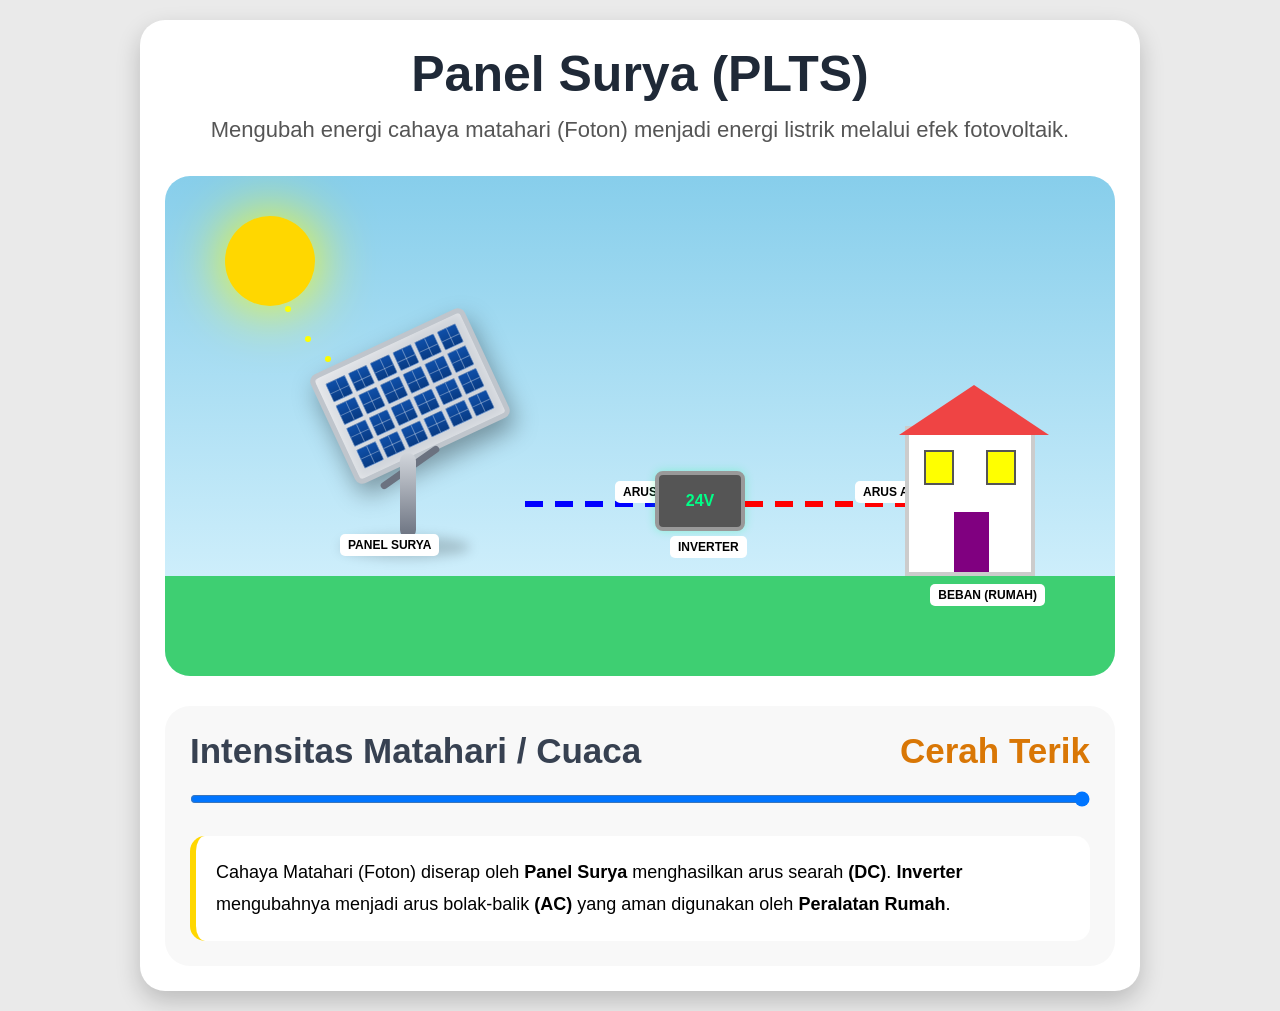
==== commit 131e5574: "tambahan" ====
--- a/index.html
+++ b/index.html
@@ -1,150 +1,754 @@
 <!DOCTYPE html>
 <html lang="id">
 <head>
-  <meta charset="UTF-8" />
-  <meta name="viewport" content="width=device-width, initial-scale=1.0" />
-  <title>Animasi Interaktif PLTS - Versi Baru</title>
-  <link rel="stylesheet" href="style.css" />
+<meta charset="UTF-8" />
+<meta name="viewport" content="width=device-width, initial-scale=1.0"/>
+<title>Animasi Interaktif PLTS</title>
+
+<style>
+
+*{
+  margin:0;
+  padding:0;
+  box-sizing:border-box;
+  font-family:Arial,sans-serif;
+}
+
+body{
+  background:#eaeaea;
+  padding:20px;
+  display:flex;
+  justify-content:center;
+}
+
+.container{
+  width:100%;
+  max-width:1000px;
+  background:white;
+  border-radius:25px;
+  padding:25px;
+  box-shadow:0 10px 25px rgba(0,0,0,0.2);
+}
+
+h1{
+  text-align:center;
+  font-size:50px;
+  color:#1f2937;
+}
+
+.subtitle{
+  text-align:center;
+  margin-top:10px;
+  font-size:22px;
+  color:#555;
+  line-height:1.5;
+}
+
+.scene{
+  position:relative;
+  margin-top:30px;
+  height:500px;
+  overflow:hidden;
+  border-radius:25px;
+  background:linear-gradient(to bottom,#87ceeb,#cceeff);
+  transition:0.5s;
+}
+
+.ground{
+  position:absolute;
+  bottom:0;
+  width:100%;
+  height:100px;
+  background:#3ecf72;
+}
+
+/* MATAHARI */
+
+.sun{
+  position:absolute;
+  width:90px;
+  height:90px;
+  background:gold;
+  border-radius:50%;
+  top:40px;
+  left:60px;
+  box-shadow:0 0 60px yellow;
+  transition:0.5s;
+}
+
+/* AWAN */
+
+.cloud{
+  position:absolute;
+  width:140px;
+  height:60px;
+  background:#dcdcdc;
+  border-radius:50px;
+  top:40px;
+  left:40px;
+  opacity:0;
+  transition:0.5s;
+}
+
+.cloud::before,
+.cloud::after{
+  content:"";
+  position:absolute;
+  background:#dcdcdc;
+  border-radius:50%;
+}
+
+.cloud::before{
+  width:60px;
+  height:60px;
+  top:-25px;
+  left:15px;
+}
+
+.cloud::after{
+  width:80px;
+  height:80px;
+  top:-35px;
+  right:10px;
+}
+
+.cloud2{
+  left:240px;
+  top:55px;
+}
+
+/* ========================= */
+/* PANEL SURYA REALISTIS */
+/* ========================= */
+
+.solar-structure{
+  position:absolute;
+  left:120px;
+  bottom:100px;
+  width:260px;
+  height:260px;
+}
+
+/* PANEL */
+
+.panel{
+  position:absolute;
+
+  width:170px;
+  height:120px;
+
+  top:20px;
+  left:40px;
+
+  transform:rotate(-25deg);
+
+  display:grid;
+  grid-template-columns:repeat(6,1fr);
+  grid-template-rows:repeat(4,1fr);
+
+  gap:3px;
+
+  padding:8px;
+
+  background:#d1d5db;
+
+  border:5px solid #bfc5cc;
+  border-radius:8px;
+
+  box-shadow:
+    0 12px 25px rgba(0,0,0,0.35),
+    inset 0 0 8px rgba(255,255,255,0.4);
+}
+
+/* REFLEKSI */
+
+.panel::before{
+  content:"";
+  position:absolute;
+  inset:0;
+
+  background:linear-gradient(
+    130deg,
+    rgba(255,255,255,0.35),
+    rgba(255,255,255,0.08) 40%,
+    transparent 45%
+  );
+
+  border-radius:5px;
+}
+
+/* SEL PANEL */
+
+.panel div{
+  background:linear-gradient(
+    to bottom,
+    #0f4fa8,
+    #083b84
+  );
+
+  border:1px solid rgba(255,255,255,0.45);
+
+  border-radius:2px;
+
+  position:relative;
+  overflow:hidden;
+}
+
+/* GARIS PANEL */
+
+.panel div::before{
+  content:"";
+  position:absolute;
+  width:100%;
+  height:1px;
+  background:rgba(255,255,255,0.35);
+  top:50%;
+}
+
+.panel div::after{
+  content:"";
+  position:absolute;
+  width:1px;
+  height:100%;
+  background:rgba(255,255,255,0.35);
+  left:50%;
+}
+
+/* TIANG TENGAH */
+
+.stand-left{
+  position:absolute;
+
+  width:16px;
+  height:85px;
+
+  background:linear-gradient(
+    to bottom,
+    #d1d5db,
+    #6b7280
+  );
+
+  left:115px;
+  bottom:38px;
+
+  border-radius:10px;
+}
+
+/* SEMBUNYIKAN TIANG KANAN */
+
+.stand-right{
+  display:none;
+}
+
+/* PENOPANG */
+
+.support{
+  position:absolute;
+
+  width:70px;
+  height:7px;
+
+  background:#6b7280;
+
+  left:90px;
+  bottom:105px;
+
+  transform:rotate(-35deg);
+
+  border-radius:10px;
+}
+
+/* DUDUKAN */
+
+.base{
+  position:absolute;
+
+  width:60px;
+  height:12px;
+
+  background:#9ca3af;
+
+  left:93px;
+  bottom:28px;
+
+  border-radius:20px;
+}
+
+/* BAYANGAN */
+
+.shadow{
+  position:absolute;
+
+  width:130px;
+  height:22px;
+
+  background:rgba(0,0,0,0.18);
+
+  bottom:18px;
+  left:55px;
+
+  border-radius:50%;
+
+  filter:blur(6px);
+}
+
+/* LABEL */
+
+.label{
+  position:absolute;
+  background:white;
+  padding:4px 8px;
+  border-radius:5px;
+  font-size:12px;
+  font-weight:bold;
+}
+
+.panel-label{
+  left:175px;
+  bottom:120px;
+}
+
+/* ========================= */
+/* KABEL LISTRIK */
+/* ========================= */
+
+.wire-dc,
+.wire-ac{
+  position:absolute;
+  height:6px;
+  top:325px;
+  transition:0.5s;
+  overflow:hidden;
+}
+
+.wire-dc{
+  left:360px;
+  width:180px;
+}
+
+.wire-ac{
+  left:580px;
+  width:180px;
+}
+
+.wire-dc::before,
+.wire-ac::before{
+  content:"";
+  position:absolute;
+  width:200%;
+  height:100%;
+  top:0;
+  left:-100%;
+}
+
+/* DC */
+
+.wire-dc::before{
+  background:repeating-linear-gradient(
+    90deg,
+    blue 0px,
+    blue 18px,
+    transparent 18px,
+    transparent 30px
+  );
+}
+
+/* AC */
+
+.wire-ac::before{
+  background:repeating-linear-gradient(
+    90deg,
+    red 0px,
+    red 18px,
+    transparent 18px,
+    transparent 30px
+  );
+}
+
+/* ANIMASI */
+
+.active::before{
+  animation:flowRight 0.4s linear infinite;
+}
+
+@keyframes flowRight{
+  from{
+    transform:translateX(0);
+  }
+
+  to{
+    transform:translateX(30px);
+  }
+}
+
+.dc-label{
+  left:450px;
+  top:305px;
+}
+
+.ac-label{
+  left:690px;
+  top:305px;
+}
+
+/* INVERTER */
+
+.inverter{
+  position:absolute;
+  width:90px;
+  height:60px;
+  background:#555;
+  border:4px solid #999;
+  top:295px;
+  left:490px;
+  color:#00ff88;
+  display:flex;
+  align-items:center;
+  justify-content:center;
+  font-weight:bold;
+  border-radius:8px;
+  box-shadow:0 0 10px rgba(0,255,136,0.3);
+}
+
+.inverter-label{
+  left:505px;
+  top:360px;
+}
+
+/* RUMAH */
+
+.house{
+  position:absolute;
+  right:80px;
+  bottom:100px;
+  width:130px;
+  height:150px;
+  background:white;
+  border:4px solid #ccc;
+}
+
+.roof{
+  position:absolute;
+  top:-45px;
+  left:-10px;
+  width:0;
+  height:0;
+  border-left:75px solid transparent;
+  border-right:75px solid transparent;
+  border-bottom:50px solid #ef4444;
+}
+
+.window{
+  position:absolute;
+  width:30px;
+  height:35px;
+  border:2px solid #555;
+  background:yellow;
+  top:20px;
+  transition:0.5s;
+}
+
+.window.left{
+  left:15px;
+}
+
+.window.right{
+  right:15px;
+}
+
+.door{
+  position:absolute;
+  width:35px;
+  height:60px;
+  background:purple;
+  bottom:0;
+  left:45px;
+}
+
+.house-label{
+  right:70px;
+  bottom:70px;
+}
+
+/* FOTON */
+
+.photon{
+  position:absolute;
+  width:6px;
+  height:6px;
+  background:yellow;
+  border-radius:50%;
+  animation:fall 2s infinite;
+}
+
+@keyframes fall{
+  0%{
+    transform:translateY(0);
+    opacity:1;
+  }
+
+  100%{
+    transform:translateY(180px);
+    opacity:0;
+  }
+}
+
+/* KONTROL */
+
+.controls{
+  margin-top:30px;
+  background:#f8f8f8;
+  padding:25px;
+  border-radius:25px;
+}
+
+.status{
+  display:flex;
+  justify-content:space-between;
+  align-items:center;
+  flex-wrap:wrap;
+  gap:10px;
+}
+
+.status h2{
+  font-size:35px;
+  color:#374151;
+}
+
+.weather{
+  font-size:35px;
+  font-weight:bold;
+  color:#d97706;
+}
+
+input[type=range]{
+  width:100%;
+  margin-top:20px;
+}
+
+.info{
+  margin-top:25px;
+  background:white;
+  border-left:6px solid gold;
+  padding:20px;
+  border-radius:15px;
+  line-height:1.8;
+  font-size:18px;
+}
+
+</style>
 </head>
+
 <body>
-  <div class="container">
-    <h1>Panel Surya (PLTS)</h1>
-    <p class="subtitle">
-      Mengubah energi cahaya matahari (Foton)
-      menjadi energi listrik melalui efek fotovoltaik.
-    </p>
-
-    <div class="scene" id="scene">
-      <div class="ground"></div>
-      <div class="sun" id="sun"></div>
-      <div class="cloud" id="cloud1"></div>
-      <div class="cloud cloud2" id="cloud2"></div>
-
-      <div class="photon" style="left:120px; top:130px"></div>
-      <div class="photon" style="left:140px; top:160px; animation-delay:0.3s"></div>
-      <div class="photon" style="left:160px; top:180px; animation-delay:0.6s"></div>
-      <div class="photon" style="left:180px; top:210px; animation-delay:0.9s"></div>
-
-      <div class="solar-structure">
-        <div class="shadow"></div>
-        <div class="panel" id="panel"></div>
-        <div class="support"></div>
-        <div class="stand-left"></div>
-        <div class="stand-right"></div>
-        <div class="base"></div>
-      </div>
-
-      <div class="label panel-label">PANEL SURYA</div>
-      <div class="wire-dc active" id="wireDc"></div>
-      <div class="label dc-label">ARUS DC</div>
-      <div class="inverter" id="inverter">24V</div>
-      <div class="label inverter-label">INVERTER</div>
-      <div class="wire-ac active" id="wireAc"></div>
-      <div class="label ac-label">ARUS AC</div>
-
-      <div class="house">
-        <div class="roof"></div>
-        <div class="window left" id="window1"></div>
-        <div class="window right" id="window2"></div>
-        <div class="door"></div>
-      </div>
-      <div class="label house-label">BEBAN (RUMAH)</div>
-    </div>
-
-    <div class="controls">
-      <div class="status">
-        <h2>Intensitas Matahari / Cuaca</h2>
-        <div class="weather" id="weatherText">Cerah Terik</div>
-      </div>
-      <input type="range" id="slider" min="0" max="100" value="100" />
-      <div class="info">
-        <h2>Keterangan: </h2> <br/>
-        Cahaya Matahari (Foton) diserap oleh
-        <b>Panel Surya</b> menghasilkan arus searah <b>(DC)</b>.
-        <b>Inverter</b> mengubahnya menjadi arus bolak-balik
-        <b>(AC)</b> yang aman digunakan oleh <b>Peralatan Rumah</b>.
-      </div>
-    </div>
-  </div>
-
-  <script>
-    const slider = document.getElementById('slider');
-    const weatherText = document.getElementById('weatherText');
-    const scene = document.getElementById('scene');
-    const sun = document.getElementById('sun');
-    const cloud1 = document.getElementById('cloud1');
-    const cloud2 = document.getElementById('cloud2');
-    const inverter = document.getElementById('inverter');
-    const wireDc = document.getElementById('wireDc');
-    const wireAc = document.getElementById('wireAc');
-    const window1 = document.getElementById('window1');
-    const window2 = document.getElementById('window2');
-
-    for (let i = 0; i < 24; i++) {
-      const cell = document.createElement('div');
-      document.getElementById('panel').appendChild(cell);
-    }
-
-    function updateScene() {
-      const value = slider.value;
-
-      if (value >= 80) {
-        weatherText.innerText = 'Cerah Terik';
-        scene.style.background = 'linear-gradient(to bottom,#87ceeb,#dff6ff)';
-        sun.style.opacity = 1;
-        cloud1.style.opacity = 0;
-        cloud2.style.opacity = 0;
-        inverter.innerText = '24V';
-        wireDc.style.width = '180px';
-        wireAc.style.width = '180px';
-        wireDc.style.setProperty('--wire-speed', '0.1s');
-        wireAc.style.setProperty('--wire-speed', '0.1s');
-        window1.style.background = 'yellow';
-        window2.style.background = 'yellow';
-      } else if (value >= 50) {
-        weatherText.innerText = 'Cerah Berawan';
-        scene.style.background = 'linear-gradient(to bottom,#7fb3d5,#cfd9df)';
-        sun.style.opacity = 1;
-        cloud1.style.opacity = 0.5;
-        cloud2.style.opacity = 0.5;
-        inverter.innerText = '18V';
-        wireDc.style.width = '140px';
-        wireAc.style.width = '140px';
-        wireDc.style.setProperty('--wire-speed', '0.3s');
-        wireAc.style.setProperty('--wire-speed', '0.3s');
-        window1.style.background = 'yellow';
-        window2.style.background = 'yellow';
-      } else if (value >= 15) {
-        weatherText.innerText = 'Mendung / Berawan';
-        scene.style.background = 'linear-gradient(to bottom,#5c677d,#9aa5b1)';
-        sun.style.opacity = 0.4;
-        cloud1.style.opacity = 1;
-        cloud2.style.opacity = 1;
-        inverter.innerText = '8V';
-        wireDc.style.width = '180px';
-        wireAc.style.width = '180px';
-        wireDc.style.setProperty('--wire-speed', '0.5s');
-        wireAc.style.setProperty('--wire-speed', '0.5s');
-        window1.style.background = '#374151';
-        window2.style.background = '#374151';
-      } else {
-        weatherText.innerText = 'Malam Hari';
-        scene.style.background = 'linear-gradient(to bottom,#0f172a,#334155)';
-        sun.style.opacity = 0;
-        cloud1.style.opacity = 0.8;
-        cloud2.style.opacity = 0.8;
-        inverter.innerText = '0V';
-        wireDc.style.width = '180px';
-        wireAc.style.width = '180px';
-        wireDc.style.setProperty('--wire-speed', '0.9s');
-        wireAc.style.setProperty('--wire-speed', '0.9s');
-        window1.style.background = '#111827';
-        window2.style.background = '#111827';
-      }
-    }
-
-    slider.addEventListener('input', updateScene);
-    updateScene();
-  </script>
+
+<div class="container">
+
+<h1>Panel Surya (PLTS)</h1>
+
+<p class="subtitle">
+Mengubah energi cahaya matahari (Foton)
+menjadi energi listrik melalui efek fotovoltaik.
+</p>
+
+<div class="scene" id="scene">
+
+<div class="ground"></div>
+
+<div class="sun" id="sun"></div>
+
+<div class="cloud" id="cloud1"></div>
+<div class="cloud cloud2" id="cloud2"></div>
+
+<div class="photon" style="left:120px; top:130px"></div>
+<div class="photon" style="left:140px; top:160px; animation-delay:0.3s"></div>
+<div class="photon" style="left:160px; top:180px; animation-delay:0.6s"></div>
+<div class="photon" style="left:180px; top:210px; animation-delay:0.9s"></div>
+
+<!-- PANEL SURYA -->
+
+<div class="solar-structure">
+
+  <div class="shadow"></div>
+
+  <div class="panel" id="panel"></div>
+
+  <div class="support"></div>
+
+  <div class="stand-left"></div>
+  <div class="stand-right"></div>
+
+  <div class="base"></div>
+
+</div>
+
+<div class="label panel-label">PANEL SURYA</div>
+
+<!-- KABEL -->
+
+<div class="wire-dc active" id="wireDc"></div>
+<div class="label dc-label">ARUS DC</div>
+
+<!-- INVERTER -->
+
+<div class="inverter" id="inverter">24V</div>
+<div class="label inverter-label">INVERTER</div>
+
+<!-- AC -->
+
+<div class="wire-ac active" id="wireAc"></div>
+<div class="label ac-label">ARUS AC</div>
+
+<!-- RUMAH -->
+
+<div class="house">
+  <div class="roof"></div>
+  <div class="window left" id="window1"></div>
+  <div class="window right" id="window2"></div>
+  <div class="door"></div>
+</div>
+
+<div class="label house-label">BEBAN (RUMAH)</div>
+
+</div>
+
+<!-- KONTROL -->
+
+<div class="controls">
+
+<div class="status">
+  <h2>Intensitas Matahari / Cuaca</h2>
+  <div class="weather" id="weatherText">Cerah Terik</div>
+</div>
+
+<input type="range" id="slider" min="0" max="100" value="100">
+
+<div class="info">
+Cahaya Matahari (Foton) diserap oleh
+<b>Panel Surya</b> menghasilkan arus searah <b>(DC)</b>.
+<b>Inverter</b> mengubahnya menjadi arus bolak-balik
+<b>(AC)</b> yang aman digunakan oleh <b>Peralatan Rumah</b>.
+</div>
+
+</div>
+</div>
+
+<script>
+
+const slider = document.getElementById('slider');
+const weatherText = document.getElementById('weatherText');
+const scene = document.getElementById('scene');
+const sun = document.getElementById('sun');
+const cloud1 = document.getElementById('cloud1');
+const cloud2 = document.getElementById('cloud2');
+const inverter = document.getElementById('inverter');
+const wireDc = document.getElementById('wireDc');
+const wireAc = document.getElementById('wireAc');
+const window1 = document.getElementById('window1');
+const window2 = document.getElementById('window2');
+
+/* MEMBUAT SEL PANEL */
+
+for(let i=0;i<24;i++){
+
+  const cell = document.createElement('div');
+
+  document.getElementById('panel').appendChild(cell);
+}
+
+function updateScene(){
+
+  const value = slider.value;
+
+  if(value >= 80){
+
+    weatherText.innerText = 'Cerah Terik';
+
+    scene.style.background =
+      'linear-gradient(to bottom,#87ceeb,#dff6ff)';
+
+    sun.style.opacity = 1;
+
+    cloud1.style.opacity = 0;
+    cloud2.style.opacity = 0;
+
+    inverter.innerText = '24V';
+
+    wireDc.style.width = '180px';
+    wireAc.style.width = '180px';
+
+    window1.style.background = 'yellow';
+    window2.style.background = 'yellow';
+  }
+
+  else if(value >= 50){
+
+    weatherText.innerText = 'Cerah Berawan';
+
+    scene.style.background =
+      'linear-gradient(to bottom,#7fb3d5,#cfd9df)';
+
+    sun.style.opacity = 0.8;
+
+    cloud1.style.opacity = 0.5;
+    cloud2.style.opacity = 0.5;
+
+    inverter.innerText = '18V';
+
+    wireDc.style.width = '140px';
+    wireAc.style.width = '140px';
+
+    window1.style.background = 'yellow';
+    window2.style.background = 'yellow';
+  }
+
+  else if(value >= 15){
+
+    weatherText.innerText = 'Mendung / Berawan';
+
+    scene.style.background =
+      'linear-gradient(to bottom,#5c677d,#9aa5b1)';
+
+    sun.style.opacity = 0.4;
+
+    cloud1.style.opacity = 1;
+    cloud2.style.opacity = 1;
+
+    inverter.innerText = '8V';
+
+    wireDc.style.width = '80px';
+    wireAc.style.width = '80px';
+
+    window1.style.background = '#374151';
+    window2.style.background = '#374151';
+  }
+
+  else{
+
+    weatherText.innerText = 'Malam Hari';
+
+    scene.style.background =
+      'linear-gradient(to bottom,#0f172a,#334155)';
+
+    sun.style.opacity = 0;
+
+    cloud1.style.opacity = 0.8;
+    cloud2.style.opacity = 0.8;
+
+    inverter.innerText = '0V';
+
+    wireDc.style.width = '20px';
+    wireAc.style.width = '20px';
+
+    window1.style.background = '#111827';
+    window2.style.background = '#111827';
+  }
+}
+
+slider.addEventListener('input', updateScene);
+
+updateScene();
+
+</script>
+
 </body>
-</html>
+</html>
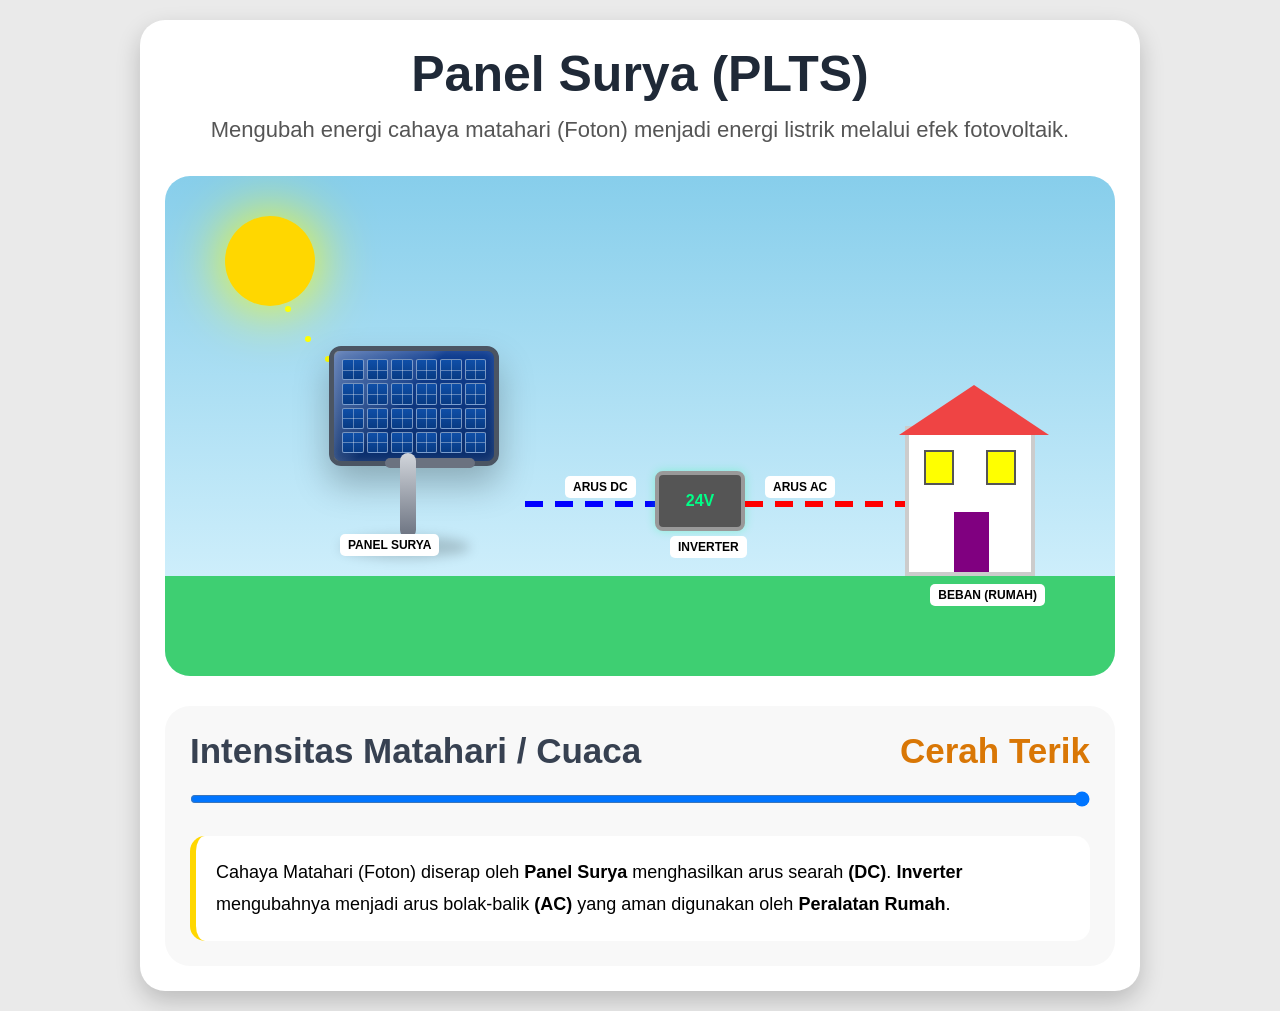
==== commit cef5c257: "rename" ====
--- a/index.html
+++ b/index.html
@@ -1,754 +1,149 @@
 <!DOCTYPE html>
 <html lang="id">
 <head>
-<meta charset="UTF-8" />
-<meta name="viewport" content="width=device-width, initial-scale=1.0"/>
-<title>Animasi Interaktif PLTS</title>
+  <meta charset="UTF-8" />
+  <meta name="viewport" content="width=device-width, initial-scale=1.0" />
+  <title>Animasi Interaktif PLTS - Versi Baru</title>
+  <link rel="stylesheet" href="style.css" />
+</head>
+<body>
+  <div class="container">
+    <h1>Panel Surya (PLTS)</h1>
+    <p class="subtitle">
+      Mengubah energi cahaya matahari (Foton)
+      menjadi energi listrik melalui efek fotovoltaik.
+    </p>
 
-<style>
+    <div class="scene" id="scene">
+      <div class="ground"></div>
+      <div class="sun" id="sun"></div>
+      <div class="cloud" id="cloud1"></div>
+      <div class="cloud cloud2" id="cloud2"></div>
 
-*{
-  margin:0;
-  padding:0;
-  box-sizing:border-box;
-  font-family:Arial,sans-serif;
-}
+      <div class="photon" style="left:120px; top:130px"></div>
+      <div class="photon" style="left:140px; top:160px; animation-delay:0.3s"></div>
+      <div class="photon" style="left:160px; top:180px; animation-delay:0.6s"></div>
+      <div class="photon" style="left:180px; top:210px; animation-delay:0.9s"></div>
 
-body{
-  background:#eaeaea;
-  padding:20px;
-  display:flex;
-  justify-content:center;
-}
+      <div class="solar-structure">
+        <div class="shadow"></div>
+        <div class="panel" id="panel"></div>
+        <div class="support"></div>
+        <div class="stand-left"></div>
+        <div class="stand-right"></div>
+        <div class="base"></div>
+      </div>
 
-.container{
-  width:100%;
-  max-width:1000px;
-  background:white;
-  border-radius:25px;
-  padding:25px;
-  box-shadow:0 10px 25px rgba(0,0,0,0.2);
-}
+      <div class="label panel-label">PANEL SURYA</div>
+      <div class="wire-dc active" id="wireDc"></div>
+      <div class="label dc-label">ARUS DC</div>
+      <div class="inverter" id="inverter">24V</div>
+      <div class="label inverter-label">INVERTER</div>
+      <div class="wire-ac active" id="wireAc"></div>
+      <div class="label ac-label">ARUS AC</div>
 
-h1{
-  text-align:center;
-  font-size:50px;
-  color:#1f2937;
-}
+      <div class="house">
+        <div class="roof"></div>
+        <div class="window left" id="window1"></div>
+        <div class="window right" id="window2"></div>
+        <div class="door"></div>
+      </div>
+      <div class="label house-label">BEBAN (RUMAH)</div>
+    </div>
 
-.subtitle{
-  text-align:center;
-  margin-top:10px;
-  font-size:22px;
-  color:#555;
-  line-height:1.5;
-}
+    <div class="controls">
+      <div class="status">
+        <h2>Intensitas Matahari / Cuaca</h2>
+        <div class="weather" id="weatherText">Cerah Terik</div>
+      </div>
+      <input type="range" id="slider" min="0" max="100" value="100" />
+      <div class="info">
+        Cahaya Matahari (Foton) diserap oleh
+        <b>Panel Surya</b> menghasilkan arus searah <b>(DC)</b>.
+        <b>Inverter</b> mengubahnya menjadi arus bolak-balik
+        <b>(AC)</b> yang aman digunakan oleh <b>Peralatan Rumah</b>.
+      </div>
+    </div>
+  </div>
 
-.scene{
-  position:relative;
-  margin-top:30px;
-  height:500px;
-  overflow:hidden;
-  border-radius:25px;
-  background:linear-gradient(to bottom,#87ceeb,#cceeff);
-  transition:0.5s;
-}
+  <script>
+    const slider = document.getElementById('slider');
+    const weatherText = document.getElementById('weatherText');
+    const scene = document.getElementById('scene');
+    const sun = document.getElementById('sun');
+    const cloud1 = document.getElementById('cloud1');
+    const cloud2 = document.getElementById('cloud2');
+    const inverter = document.getElementById('inverter');
+    const wireDc = document.getElementById('wireDc');
+    const wireAc = document.getElementById('wireAc');
+    const window1 = document.getElementById('window1');
+    const window2 = document.getElementById('window2');
 
-.ground{
-  position:absolute;
-  bottom:0;
-  width:100%;
-  height:100px;
-  background:#3ecf72;
-}
+    for (let i = 0; i < 24; i++) {
+      const cell = document.createElement('div');
+      document.getElementById('panel').appendChild(cell);
+    }
 
-/* MATAHARI */
+    function updateScene() {
+      const value = slider.value;
 
-.sun{
-  position:absolute;
-  width:90px;
-  height:90px;
-  background:gold;
-  border-radius:50%;
-  top:40px;
-  left:60px;
-  box-shadow:0 0 60px yellow;
-  transition:0.5s;
-}
+      if (value >= 80) {
+        weatherText.innerText = 'Cerah Terik';
+        scene.style.background = 'linear-gradient(to bottom,#87ceeb,#dff6ff)';
+        sun.style.opacity = 1;
+        cloud1.style.opacity = 0;
+        cloud2.style.opacity = 0;
+        inverter.innerText = '24V';
+        wireDc.style.width = '180px';
+        wireAc.style.width = '180px';
+        wireDc.style.setProperty('--wire-speed', '0.2s');
+        wireAc.style.setProperty('--wire-speed', '0.2s');
+        window1.style.background = 'yellow';
+        window2.style.background = 'yellow';
+      } else if (value >= 50) {
+        weatherText.innerText = 'Cerah Berawan';
+        scene.style.background = 'linear-gradient(to bottom,#7fb3d5,#cfd9df)';
+        sun.style.opacity = 0.8;
+        cloud1.style.opacity = 0.5;
+        cloud2.style.opacity = 0.5;
+        inverter.innerText = '18V';
+        wireDc.style.width = '140px';
+        wireAc.style.width = '140px';
+        wireDc.style.setProperty('--wire-speed', '0.4s');
+        wireAc.style.setProperty('--wire-speed', '0.4s');
+        window1.style.background = 'yellow';
+        window2.style.background = 'yellow';
+      } else if (value >= 15) {
+        weatherText.innerText = 'Mendung / Berawan';
+        scene.style.background = 'linear-gradient(to bottom,#5c677d,#9aa5b1)';
+        sun.style.opacity = 0.4;
+        cloud1.style.opacity = 1;
+        cloud2.style.opacity = 1;
+        inverter.innerText = '8V';
+        wireDc.style.width = '180px';
+        wireAc.style.width = '180px';
+        wireDc.style.setProperty('--wire-speed', '0.6s');
+        wireAc.style.setProperty('--wire-speed', '0.6s');
+        window1.style.background = '#374151';
+        window2.style.background = '#374151';
+      } else {
+        weatherText.innerText = 'Malam Hari';
+        scene.style.background = 'linear-gradient(to bottom,#0f172a,#334155)';
+        sun.style.opacity = 0;
+        cloud1.style.opacity = 0.8;
+        cloud2.style.opacity = 0.8;
+        inverter.innerText = '0V';
+        wireDc.style.width = '180px';
+        wireAc.style.width = '180px';
+        wireDc.style.setProperty('--wire-speed', '0.8s');
+        wireAc.style.setProperty('--wire-speed', '0.8s');
+        window1.style.background = '#111827';
+        window2.style.background = '#111827';
+      }
+    }
 
-/* AWAN */
-
-.cloud{
-  position:absolute;
-  width:140px;
-  height:60px;
-  background:#dcdcdc;
-  border-radius:50px;
-  top:40px;
-  left:40px;
-  opacity:0;
-  transition:0.5s;
-}
-
-.cloud::before,
-.cloud::after{
-  content:"";
-  position:absolute;
-  background:#dcdcdc;
-  border-radius:50%;
-}
-
-.cloud::before{
-  width:60px;
-  height:60px;
-  top:-25px;
-  left:15px;
-}
-
-.cloud::after{
-  width:80px;
-  height:80px;
-  top:-35px;
-  right:10px;
-}
-
-.cloud2{
-  left:240px;
-  top:55px;
-}
-
-/* ========================= */
-/* PANEL SURYA REALISTIS */
-/* ========================= */
-
-.solar-structure{
-  position:absolute;
-  left:120px;
-  bottom:100px;
-  width:260px;
-  height:260px;
-}
-
-/* PANEL */
-
-.panel{
-  position:absolute;
-
-  width:170px;
-  height:120px;
-
-  top:20px;
-  left:40px;
-
-  transform:rotate(-25deg);
-
-  display:grid;
-  grid-template-columns:repeat(6,1fr);
-  grid-template-rows:repeat(4,1fr);
-
-  gap:3px;
-
-  padding:8px;
-
-  background:#d1d5db;
-
-  border:5px solid #bfc5cc;
-  border-radius:8px;
-
-  box-shadow:
-    0 12px 25px rgba(0,0,0,0.35),
-    inset 0 0 8px rgba(255,255,255,0.4);
-}
-
-/* REFLEKSI */
-
-.panel::before{
-  content:"";
-  position:absolute;
-  inset:0;
-
-  background:linear-gradient(
-    130deg,
-    rgba(255,255,255,0.35),
-    rgba(255,255,255,0.08) 40%,
-    transparent 45%
-  );
-
-  border-radius:5px;
-}
-
-/* SEL PANEL */
-
-.panel div{
-  background:linear-gradient(
-    to bottom,
-    #0f4fa8,
-    #083b84
-  );
-
-  border:1px solid rgba(255,255,255,0.45);
-
-  border-radius:2px;
-
-  position:relative;
-  overflow:hidden;
-}
-
-/* GARIS PANEL */
-
-.panel div::before{
-  content:"";
-  position:absolute;
-  width:100%;
-  height:1px;
-  background:rgba(255,255,255,0.35);
-  top:50%;
-}
-
-.panel div::after{
-  content:"";
-  position:absolute;
-  width:1px;
-  height:100%;
-  background:rgba(255,255,255,0.35);
-  left:50%;
-}
-
-/* TIANG TENGAH */
-
-.stand-left{
-  position:absolute;
-
-  width:16px;
-  height:85px;
-
-  background:linear-gradient(
-    to bottom,
-    #d1d5db,
-    #6b7280
-  );
-
-  left:115px;
-  bottom:38px;
-
-  border-radius:10px;
-}
-
-/* SEMBUNYIKAN TIANG KANAN */
-
-.stand-right{
-  display:none;
-}
-
-/* PENOPANG */
-
-.support{
-  position:absolute;
-
-  width:70px;
-  height:7px;
-
-  background:#6b7280;
-
-  left:90px;
-  bottom:105px;
-
-  transform:rotate(-35deg);
-
-  border-radius:10px;
-}
-
-/* DUDUKAN */
-
-.base{
-  position:absolute;
-
-  width:60px;
-  height:12px;
-
-  background:#9ca3af;
-
-  left:93px;
-  bottom:28px;
-
-  border-radius:20px;
-}
-
-/* BAYANGAN */
-
-.shadow{
-  position:absolute;
-
-  width:130px;
-  height:22px;
-
-  background:rgba(0,0,0,0.18);
-
-  bottom:18px;
-  left:55px;
-
-  border-radius:50%;
-
-  filter:blur(6px);
-}
-
-/* LABEL */
-
-.label{
-  position:absolute;
-  background:white;
-  padding:4px 8px;
-  border-radius:5px;
-  font-size:12px;
-  font-weight:bold;
-}
-
-.panel-label{
-  left:175px;
-  bottom:120px;
-}
-
-/* ========================= */
-/* KABEL LISTRIK */
-/* ========================= */
-
-.wire-dc,
-.wire-ac{
-  position:absolute;
-  height:6px;
-  top:325px;
-  transition:0.5s;
-  overflow:hidden;
-}
-
-.wire-dc{
-  left:360px;
-  width:180px;
-}
-
-.wire-ac{
-  left:580px;
-  width:180px;
-}
-
-.wire-dc::before,
-.wire-ac::before{
-  content:"";
-  position:absolute;
-  width:200%;
-  height:100%;
-  top:0;
-  left:-100%;
-}
-
-/* DC */
-
-.wire-dc::before{
-  background:repeating-linear-gradient(
-    90deg,
-    blue 0px,
-    blue 18px,
-    transparent 18px,
-    transparent 30px
-  );
-}
-
-/* AC */
-
-.wire-ac::before{
-  background:repeating-linear-gradient(
-    90deg,
-    red 0px,
-    red 18px,
-    transparent 18px,
-    transparent 30px
-  );
-}
-
-/* ANIMASI */
-
-.active::before{
-  animation:flowRight 0.4s linear infinite;
-}
-
-@keyframes flowRight{
-  from{
-    transform:translateX(0);
-  }
-
-  to{
-    transform:translateX(30px);
-  }
-}
-
-.dc-label{
-  left:450px;
-  top:305px;
-}
-
-.ac-label{
-  left:690px;
-  top:305px;
-}
-
-/* INVERTER */
-
-.inverter{
-  position:absolute;
-  width:90px;
-  height:60px;
-  background:#555;
-  border:4px solid #999;
-  top:295px;
-  left:490px;
-  color:#00ff88;
-  display:flex;
-  align-items:center;
-  justify-content:center;
-  font-weight:bold;
-  border-radius:8px;
-  box-shadow:0 0 10px rgba(0,255,136,0.3);
-}
-
-.inverter-label{
-  left:505px;
-  top:360px;
-}
-
-/* RUMAH */
-
-.house{
-  position:absolute;
-  right:80px;
-  bottom:100px;
-  width:130px;
-  height:150px;
-  background:white;
-  border:4px solid #ccc;
-}
-
-.roof{
-  position:absolute;
-  top:-45px;
-  left:-10px;
-  width:0;
-  height:0;
-  border-left:75px solid transparent;
-  border-right:75px solid transparent;
-  border-bottom:50px solid #ef4444;
-}
-
-.window{
-  position:absolute;
-  width:30px;
-  height:35px;
-  border:2px solid #555;
-  background:yellow;
-  top:20px;
-  transition:0.5s;
-}
-
-.window.left{
-  left:15px;
-}
-
-.window.right{
-  right:15px;
-}
-
-.door{
-  position:absolute;
-  width:35px;
-  height:60px;
-  background:purple;
-  bottom:0;
-  left:45px;
-}
-
-.house-label{
-  right:70px;
-  bottom:70px;
-}
-
-/* FOTON */
-
-.photon{
-  position:absolute;
-  width:6px;
-  height:6px;
-  background:yellow;
-  border-radius:50%;
-  animation:fall 2s infinite;
-}
-
-@keyframes fall{
-  0%{
-    transform:translateY(0);
-    opacity:1;
-  }
-
-  100%{
-    transform:translateY(180px);
-    opacity:0;
-  }
-}
-
-/* KONTROL */
-
-.controls{
-  margin-top:30px;
-  background:#f8f8f8;
-  padding:25px;
-  border-radius:25px;
-}
-
-.status{
-  display:flex;
-  justify-content:space-between;
-  align-items:center;
-  flex-wrap:wrap;
-  gap:10px;
-}
-
-.status h2{
-  font-size:35px;
-  color:#374151;
-}
-
-.weather{
-  font-size:35px;
-  font-weight:bold;
-  color:#d97706;
-}
-
-input[type=range]{
-  width:100%;
-  margin-top:20px;
-}
-
-.info{
-  margin-top:25px;
-  background:white;
-  border-left:6px solid gold;
-  padding:20px;
-  border-radius:15px;
-  line-height:1.8;
-  font-size:18px;
-}
-
-</style>
-</head>
-
-<body>
-
-<div class="container">
-
-<h1>Panel Surya (PLTS)</h1>
-
-<p class="subtitle">
-Mengubah energi cahaya matahari (Foton)
-menjadi energi listrik melalui efek fotovoltaik.
-</p>
-
-<div class="scene" id="scene">
-
-<div class="ground"></div>
-
-<div class="sun" id="sun"></div>
-
-<div class="cloud" id="cloud1"></div>
-<div class="cloud cloud2" id="cloud2"></div>
-
-<div class="photon" style="left:120px; top:130px"></div>
-<div class="photon" style="left:140px; top:160px; animation-delay:0.3s"></div>
-<div class="photon" style="left:160px; top:180px; animation-delay:0.6s"></div>
-<div class="photon" style="left:180px; top:210px; animation-delay:0.9s"></div>
-
-<!-- PANEL SURYA -->
-
-<div class="solar-structure">
-
-  <div class="shadow"></div>
-
-  <div class="panel" id="panel"></div>
-
-  <div class="support"></div>
-
-  <div class="stand-left"></div>
-  <div class="stand-right"></div>
-
-  <div class="base"></div>
-
-</div>
-
-<div class="label panel-label">PANEL SURYA</div>
-
-<!-- KABEL -->
-
-<div class="wire-dc active" id="wireDc"></div>
-<div class="label dc-label">ARUS DC</div>
-
-<!-- INVERTER -->
-
-<div class="inverter" id="inverter">24V</div>
-<div class="label inverter-label">INVERTER</div>
-
-<!-- AC -->
-
-<div class="wire-ac active" id="wireAc"></div>
-<div class="label ac-label">ARUS AC</div>
-
-<!-- RUMAH -->
-
-<div class="house">
-  <div class="roof"></div>
-  <div class="window left" id="window1"></div>
-  <div class="window right" id="window2"></div>
-  <div class="door"></div>
-</div>
-
-<div class="label house-label">BEBAN (RUMAH)</div>
-
-</div>
-
-<!-- KONTROL -->
-
-<div class="controls">
-
-<div class="status">
-  <h2>Intensitas Matahari / Cuaca</h2>
-  <div class="weather" id="weatherText">Cerah Terik</div>
-</div>
-
-<input type="range" id="slider" min="0" max="100" value="100">
-
-<div class="info">
-Cahaya Matahari (Foton) diserap oleh
-<b>Panel Surya</b> menghasilkan arus searah <b>(DC)</b>.
-<b>Inverter</b> mengubahnya menjadi arus bolak-balik
-<b>(AC)</b> yang aman digunakan oleh <b>Peralatan Rumah</b>.
-</div>
-
-</div>
-</div>
-
-<script>
-
-const slider = document.getElementById('slider');
-const weatherText = document.getElementById('weatherText');
-const scene = document.getElementById('scene');
-const sun = document.getElementById('sun');
-const cloud1 = document.getElementById('cloud1');
-const cloud2 = document.getElementById('cloud2');
-const inverter = document.getElementById('inverter');
-const wireDc = document.getElementById('wireDc');
-const wireAc = document.getElementById('wireAc');
-const window1 = document.getElementById('window1');
-const window2 = document.getElementById('window2');
-
-/* MEMBUAT SEL PANEL */
-
-for(let i=0;i<24;i++){
-
-  const cell = document.createElement('div');
-
-  document.getElementById('panel').appendChild(cell);
-}
-
-function updateScene(){
-
-  const value = slider.value;
-
-  if(value >= 80){
-
-    weatherText.innerText = 'Cerah Terik';
-
-    scene.style.background =
-      'linear-gradient(to bottom,#87ceeb,#dff6ff)';
-
-    sun.style.opacity = 1;
-
-    cloud1.style.opacity = 0;
-    cloud2.style.opacity = 0;
-
-    inverter.innerText = '24V';
-
-    wireDc.style.width = '180px';
-    wireAc.style.width = '180px';
-
-    window1.style.background = 'yellow';
-    window2.style.background = 'yellow';
-  }
-
-  else if(value >= 50){
-
-    weatherText.innerText = 'Cerah Berawan';
-
-    scene.style.background =
-      'linear-gradient(to bottom,#7fb3d5,#cfd9df)';
-
-    sun.style.opacity = 0.8;
-
-    cloud1.style.opacity = 0.5;
-    cloud2.style.opacity = 0.5;
-
-    inverter.innerText = '18V';
-
-    wireDc.style.width = '140px';
-    wireAc.style.width = '140px';
-
-    window1.style.background = 'yellow';
-    window2.style.background = 'yellow';
-  }
-
-  else if(value >= 15){
-
-    weatherText.innerText = 'Mendung / Berawan';
-
-    scene.style.background =
-      'linear-gradient(to bottom,#5c677d,#9aa5b1)';
-
-    sun.style.opacity = 0.4;
-
-    cloud1.style.opacity = 1;
-    cloud2.style.opacity = 1;
-
-    inverter.innerText = '8V';
-
-    wireDc.style.width = '80px';
-    wireAc.style.width = '80px';
-
-    window1.style.background = '#374151';
-    window2.style.background = '#374151';
-  }
-
-  else{
-
-    weatherText.innerText = 'Malam Hari';
-
-    scene.style.background =
-      'linear-gradient(to bottom,#0f172a,#334155)';
-
-    sun.style.opacity = 0;
-
-    cloud1.style.opacity = 0.8;
-    cloud2.style.opacity = 0.8;
-
-    inverter.innerText = '0V';
-
-    wireDc.style.width = '20px';
-    wireAc.style.width = '20px';
-
-    window1.style.background = '#111827';
-    window2.style.background = '#111827';
-  }
-}
-
-slider.addEventListener('input', updateScene);
-
-updateScene();
-
-</script>
-
+    slider.addEventListener('input', updateScene);
+    updateScene();
+  </script>
 </body>
-</html>+</html>
--- a/style.css
+++ b/style.css
@@ -0,0 +1,448 @@
+*{
+  margin:0;
+  padding:0;
+  box-sizing:border-box;
+  font-family:Arial,sans-serif;
+}
+
+body{
+  background:#eaeaea;
+  padding:20px;
+  display:flex;
+  justify-content:center;
+}
+
+.container{
+  width:100%;
+  max-width:1000px;
+  background:white;
+  border-radius:25px;
+  padding:25px;
+  box-shadow:0 10px 25px rgba(0,0,0,0.2);
+}
+
+h1{
+  text-align:center;
+  font-size:50px;
+  color:#1f2937;
+}
+
+.subtitle{
+  text-align:center;
+  margin-top:10px;
+  font-size:22px;
+  color:#555;
+  line-height:1.5;
+}
+
+.scene{
+  position:relative;
+  margin-top:30px;
+  height:500px;
+  overflow:hidden;
+  border-radius:25px;
+  background:linear-gradient(to bottom,#87ceeb,#cceeff);
+  transition:0.5s;
+}
+
+.ground{
+  position:absolute;
+  bottom:0;
+  width:100%;
+  height:100px;
+  background:#3ecf72;
+}
+
+.sun{
+  position:absolute;
+  width:90px;
+  height:90px;
+  background:gold;
+  border-radius:50%;
+  top:40px;
+  left:60px;
+  box-shadow:0 0 60px yellow;
+  transition:0.5s;
+}
+
+.cloud{
+  position:absolute;
+  width:140px;
+  height:60px;
+  background:#dcdcdc;
+  border-radius:50px;
+  top:40px;
+  left:40px;
+  opacity:0;
+  transition:0.5s;
+}
+
+.cloud::before,
+.cloud::after{
+  content:"";
+  position:absolute;
+  background:#dcdcdc;
+  border-radius:50%;
+}
+
+.cloud::before{
+  width:60px;
+  height:60px;
+  top:-25px;
+  left:15px;
+}
+
+.cloud::after{
+  width:80px;
+  height:80px;
+  top:-35px;
+  right:10px;
+}
+
+.cloud2{
+  left:240px;
+  top:55px;
+}
+
+.solar-structure{
+  position:absolute;
+  left:120px;
+  bottom:100px;
+  width:260px;
+  height:260px;
+}
+
+.panel{
+  position:absolute;
+  width:170px;
+  height:120px;
+  top:30px;
+  left:44px;
+  display:grid;
+  grid-template-columns:repeat(6,1fr);
+  grid-template-rows:repeat(4,1fr);
+  gap:3px;
+  padding:8px;
+  background:linear-gradient(to bottom, #0f3d91, #0b2e6b);
+  border:5px solid #4b5563;
+  border-radius:12px;
+  box-shadow:
+    0 18px 35px rgba(0,0,0,0.25),
+    inset 0 0 10px rgba(255,255,255,0.15);
+}
+
+.panel::before{
+  content:"";
+  position:absolute;
+  inset:0;
+  background:linear-gradient(
+    130deg,
+    rgba(255,255,255,0.35),
+    rgba(255,255,255,0.08) 40%,
+    transparent 45%
+  );
+  border-radius:5px;
+}
+
+.panel div{
+  background:linear-gradient(
+    to bottom,
+    #0f4fa8,
+    #083b84
+  );
+  border:1px solid rgba(255,255,255,0.45);
+  border-radius:2px;
+  position:relative;
+  overflow:hidden;
+}
+
+.panel div::before{
+  content:"";
+  position:absolute;
+  width:100%;
+  height:1px;
+  background:rgba(255,255,255,0.35);
+  top:50%;
+}
+
+.panel div::after{
+  content:"";
+  position:absolute;
+  width:1px;
+  height:100%;
+  background:rgba(255,255,255,0.35);
+  left:50%;
+}
+
+.stand-left{
+  position:absolute;
+  width:16px;
+  height:85px;
+  background:linear-gradient(
+    to bottom,
+    #d1d5db,
+    #6b7280
+  );
+  left:115px;
+  bottom:38px;
+  border-radius:10px;
+}
+
+.stand-right{
+  display:none;
+}
+
+.support{
+  position:absolute;
+  width:90px;
+  height:10px;
+  background:#6b7280;
+  left:100px;
+  bottom:108px;
+  transform:none;
+  border-radius:10px;
+}
+
+.base{
+  position:absolute;
+  width:60px;
+  height:12px;
+  background:#9ca3af;
+  left:93px;
+  bottom:28px;
+  border-radius:20px;
+}
+
+.shadow{
+  position:absolute;
+  width:130px;
+  height:22px;
+  background:rgba(0,0,0,0.18);
+  bottom:18px;
+  left:55px;
+  border-radius:50%;
+  filter:blur(6px);
+}
+
+.label{
+  position:absolute;
+  background:white;
+  padding:4px 8px;
+  border-radius:5px;
+  font-size:12px;
+  font-weight:bold;
+}
+
+.panel-label{
+  left:175px;
+  bottom:120px;
+}
+
+.wire-dc,
+.wire-ac{
+  position:absolute;
+  height:6px;
+  top:325px;
+  transition:0.5s;
+  overflow:hidden;
+}
+
+.wire-dc{
+  left:360px;
+  width:180px;
+}
+
+.wire-ac{
+  left:580px;
+  width:180px;
+}
+
+.wire-dc::before,
+.wire-ac::before{
+  content:"";
+  position:absolute;
+  width:200%;
+  height:100%;
+  top:0;
+  left:-100%;
+}
+
+.wire-dc::before{
+  background:repeating-linear-gradient(
+    90deg,
+    blue 0px,
+    blue 18px,
+    transparent 18px,
+    transparent 30px
+  );
+}
+
+.wire-ac::before{
+  background:repeating-linear-gradient(
+    90deg,
+    red 0px,
+    red 18px,
+    transparent 18px,
+    transparent 30px
+  );
+}
+
+.active::before{
+  animation:flowRight var(--wire-speed,0.4s) linear infinite;
+}
+
+@keyframes flowRight{
+  from{
+    transform:translateX(0);
+  }
+  to{
+    transform:translateX(30px);
+  }
+}
+
+.dc-label{
+  left: 400px;
+  top:300px;
+}
+
+.ac-label{
+  left:600px;
+  top:300px;
+}
+
+.inverter{
+  position:absolute;
+  width:90px;
+  height:60px;
+  background:#555;
+  border:4px solid #999;
+  top:295px;
+  left:490px;
+  color:#00ff88;
+  display:flex;
+  align-items:center;
+  justify-content:center;
+  font-weight:bold;
+  border-radius:8px;
+  box-shadow:0 0 10px rgba(0,255,136,0.3);
+}
+
+.inverter-label{
+  left:505px;
+  top:360px;
+}
+
+.house{
+  position:absolute;
+  right:80px;
+  bottom:100px;
+  width:130px;
+  height:150px;
+  background:white;
+  border:4px solid #ccc;
+}
+
+.roof{
+  position:absolute;
+  top:-45px;
+  left:-10px;
+  width:0;
+  height:0;
+  border-left:75px solid transparent;
+  border-right:75px solid transparent;
+  border-bottom:50px solid #ef4444;
+}
+
+.window{
+  position:absolute;
+  width:30px;
+  height:35px;
+  border:2px solid #555;
+  background:yellow;
+  top:20px;
+  transition:0.5s;
+}
+
+.window.left{
+  left:15px;
+}
+
+.window.right{
+  right:15px;
+}
+
+.door{
+  position:absolute;
+  width:35px;
+  height:60px;
+  background:purple;
+  bottom:0;
+  left:45px;
+}
+
+.house-label{
+  right:70px;
+  bottom:70px;
+}
+
+.photon{
+  position:absolute;
+  width:6px;
+  height:6px;
+  background:yellow;
+  border-radius:50%;
+  animation:fall 2s infinite;
+}
+
+@keyframes fall{
+  0%{
+    transform:translateY(0);
+    opacity:1;
+  }
+
+  100%{
+    transform:translateY(180px);
+    opacity:0;
+  }
+}
+
+.controls{
+  margin-top:30px;
+  background:#f8f8f8;
+  padding:25px;
+  border-radius:25px;
+}
+
+.status{
+  display:flex;
+  justify-content:space-between;
+  align-items:center;
+  flex-wrap:wrap;
+  gap:10px;
+}
+
+.status h2{
+  font-size:35px;
+  color:#374151;
+}
+
+.weather{
+  font-size:35px;
+  font-weight:bold;
+  color:#d97706;
+}
+
+input[type=range]{
+  width:100%;
+  margin-top:20px;
+}
+
+.info{
+  margin-top:25px;
+  background:white;
+  border-left:6px solid gold;
+  padding:20px;
+  border-radius:15px;
+  line-height:1.8;
+  font-size:18px;
+}
